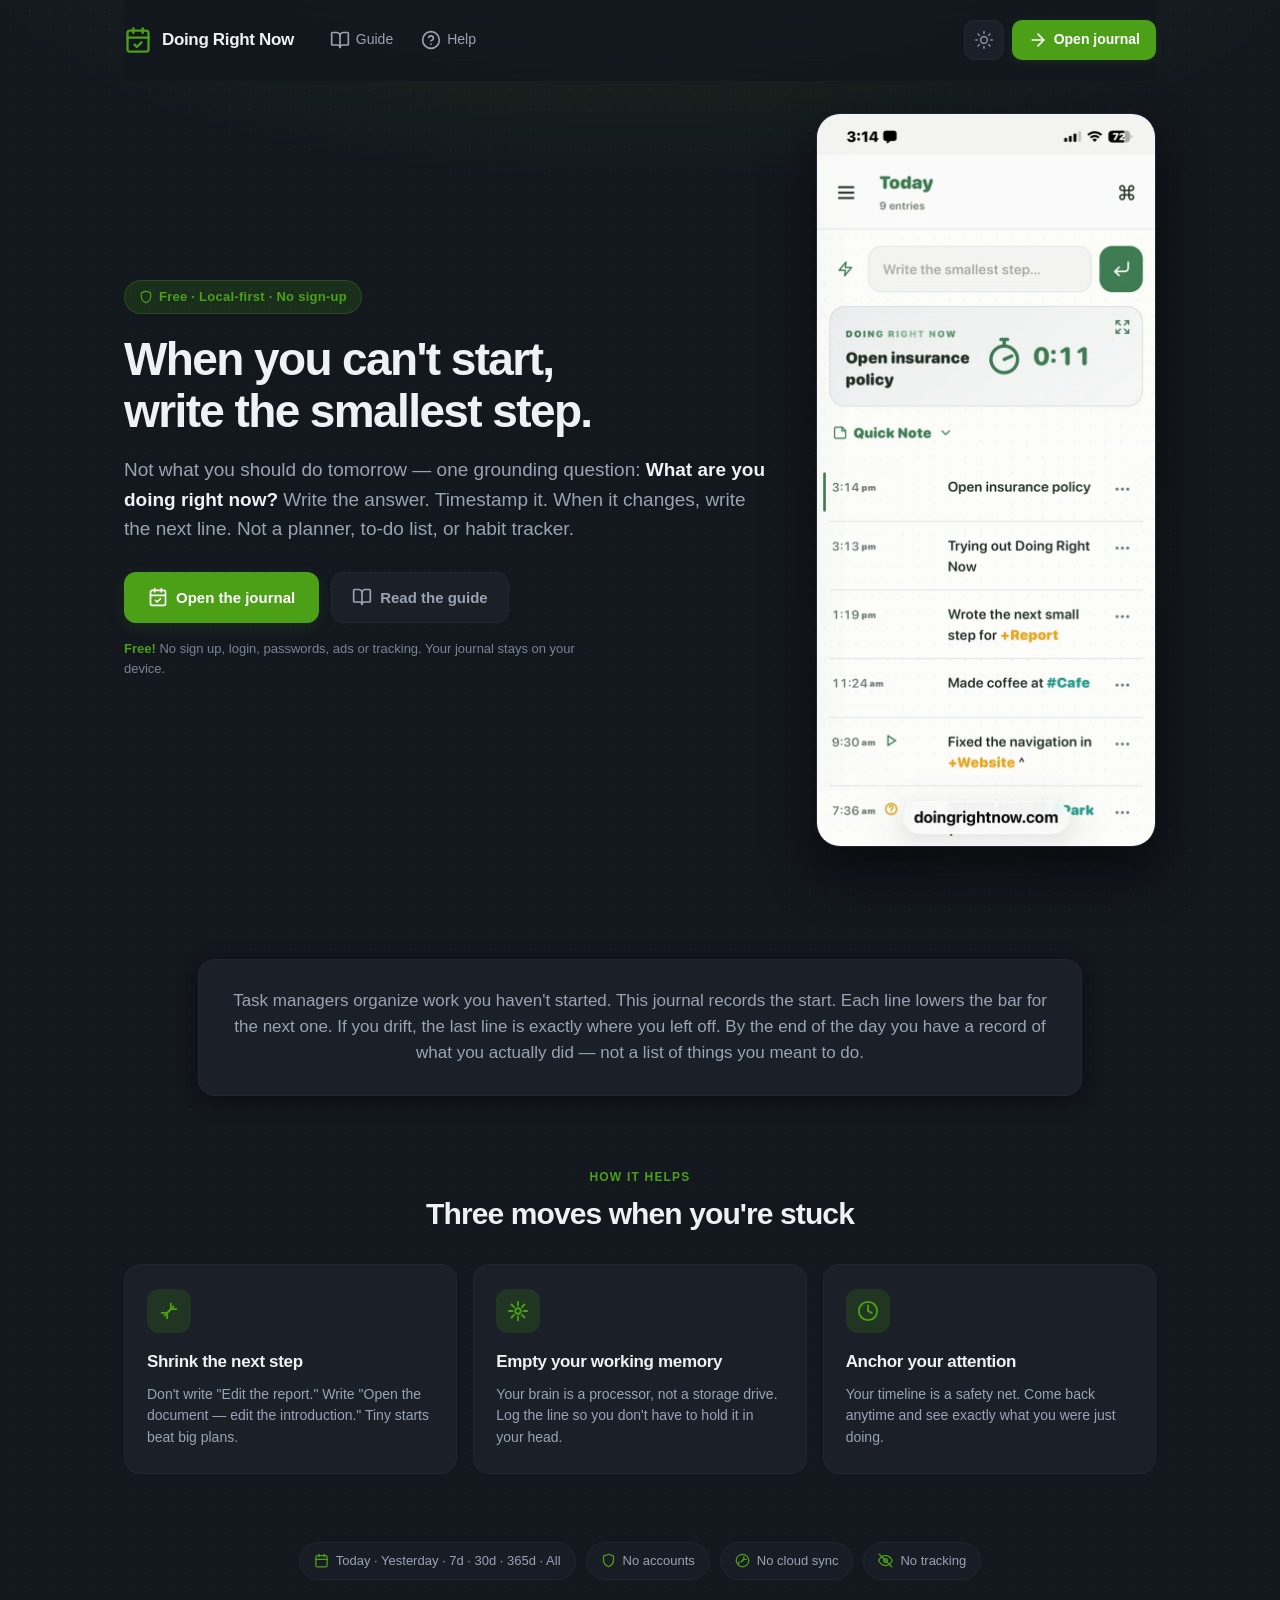
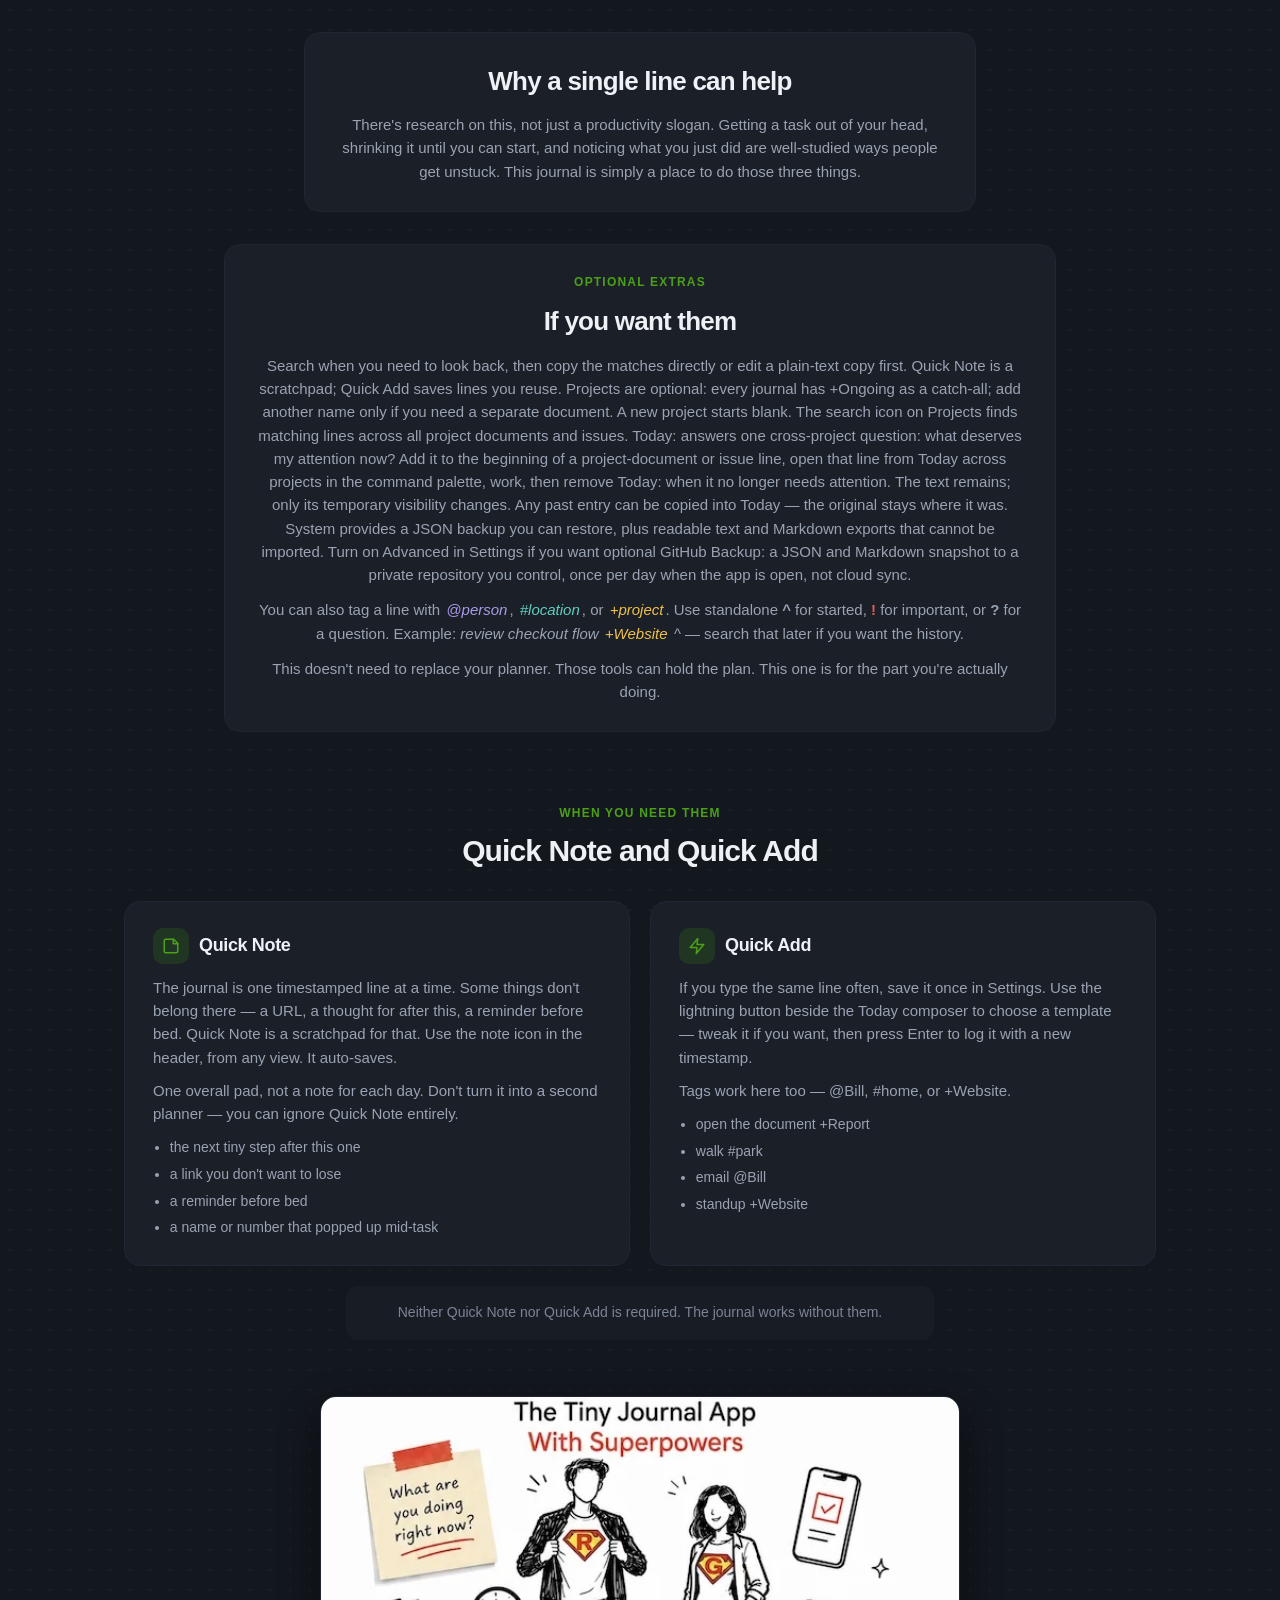
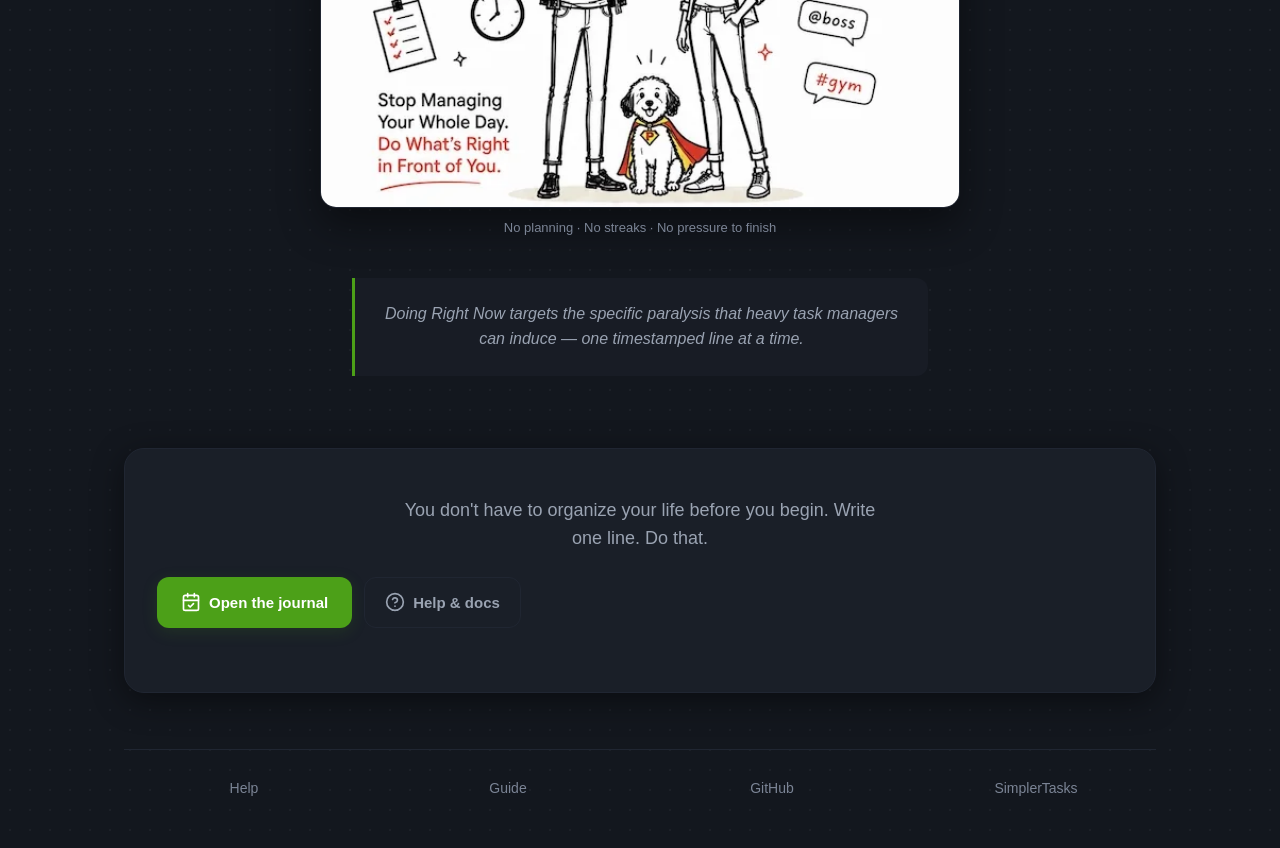
==== index.html @ df6a8611 "Update help documentation in help.html and help.md to clarify project creation and search functional" ====
<!DOCTYPE html>
<html lang="en">
<head>
  <meta charset="UTF-8" />
  <meta name="viewport" content="width=device-width, initial-scale=1.0" />
  <meta name="theme-color" content="#13171e" />
  <script>
    try {
      if (localStorage.getItem('doingrightnow_theme') !== 'light') {
        document.documentElement.classList.add('dark');
      }
    } catch (e) {
      document.documentElement.classList.add('dark');
    }
  </script>
  <meta name="description" content="When you can't start, write the smallest step. Doing Right Now (DRN) — a journal for getting unstuck — one timestamped line at a time. No sign-up, no cloud." />
  <link rel="canonical" href="https://doingrightnow.com/" />
  <meta property="og:type" content="website" />
  <meta property="og:title" content="Doing Right Now" />
  <meta property="og:description" content="When you can't start, write the smallest step. Doing Right Now (DRN) — a journal for getting unstuck — one timestamped line at a time." />
  <meta property="og:url" content="https://doingrightnow.com/" />
  <meta property="og:image" content="https://doingrightnow.com/images/screenshot-840.jpg" />
  <meta name="twitter:card" content="summary_large_image" />
  <meta name="twitter:title" content="Doing Right Now" />
  <meta name="twitter:description" content="When you can't start, write the smallest step. Doing Right Now (DRN) — a journal for getting unstuck — one timestamped line at a time." />
  <meta name="twitter:image" content="https://doingrightnow.com/images/screenshot-840.jpg" />
  <script type="application/ld+json">
  {
    "@context": "https://schema.org",
    "@type": "WebApplication",
    "name": "Doing Right Now",
    "alternateName": ["DRN", "DoingRightNow"],
    "url": "https://doingrightnow.com/DoingRightNow",
    "description": "A journal for getting unstuck. One timestamped line at a time.",
    "applicationCategory": "ProductivityApplication",
    "operatingSystem": "Web",
    "offers": {
      "@type": "Offer",
      "price": "0",
      "priceCurrency": "USD"
    }
  }
  </script>
  <title>Doing Right Now</title>
  <link rel="icon" type="image/svg+xml" href="favicon.svg">
  <link rel="icon" type="image/png" sizes="16x16" href="favicon-16x16.png">
  <link rel="icon" type="image/png" sizes="32x32" href="images/favicon-32x32.png">
  <link rel="icon" type="image/png" sizes="48x48" href="images/favicon-48x48.png">
  <link rel="apple-touch-icon" sizes="180x180" href="images/favicon-180x180.png">
  <link rel="icon" type="image/png" sizes="192x192" href="images/favicon-192x192.png">
  <link rel="icon" type="image/png" sizes="512x512" href="images/favicon-512x512.png">
  <link rel="stylesheet" href="css/site.css">
  <style>
    :root {
      --hero-gradient: radial-gradient(ellipse 80% 60% at 50% -10%, rgba(57, 135, 18, 0.12), transparent 70%);
      --shadow-lg: rgba(0, 0, 0, 0.12);
    }

    html.dark {
      --hero-gradient: radial-gradient(ellipse 80% 60% at 50% -10%, rgba(76, 160, 24, 0.14), transparent 70%);
      --shadow-lg: rgba(0, 0, 0, 0.55);
    }

    html.dark .tag-person { color: #a99be8; }
    html.dark .tag-location { color: #5ecfbf; }
    html.dark .tag-project { color: #f0c14a; }

    * { box-sizing: border-box; margin: 0; padding: 0; }

    html, body {
      min-height: 100%;
      font-family: -apple-system, BlinkMacSystemFont, "Segoe UI", Roboto, "Helvetica Neue", Arial, sans-serif;
      background-color: var(--bg);
      color: var(--text);
      line-height: 1.55;
    }

    body {
      background-image: var(--hero-gradient), radial-gradient(var(--dot) 1px, transparent 1px);
      background-size: 100% 600px, 20px 20px;
      background-repeat: no-repeat, repeat;
    }

    /* Hero */
    .hero {
      padding: 32px 0 56px;
    }

    .hero-grid {
      display: grid;
      grid-template-columns: 1fr;
      gap: 40px;
      align-items: center;
    }

    @media (min-width: 860px) {
      .hero-grid {
        grid-template-columns: 1fr 340px;
        gap: 48px;
      }
    }

    .hero-copy {
      text-align: center;
    }

    @media (min-width: 860px) {
      .hero-copy { text-align: left; }
    }

    .badge {
      display: inline-flex;
      align-items: center;
      gap: 6px;
      padding: 6px 14px;
      margin-bottom: 20px;
      font-size: 13px;
      font-weight: 600;
      letter-spacing: 0.02em;
      color: var(--today);
      background: var(--today-soft);
      border: 1px solid color-mix(in srgb, var(--today) 25%, transparent);
      border-radius: 999px;
    }

    .badge .icon {
      width: 14px;
      height: 14px;
    }

    h1 {
      font-size: clamp(32px, 5.5vw, 46px);
      font-weight: 700;
      letter-spacing: -0.035em;
      line-height: 1.12;
      margin-bottom: 18px;
      color: var(--heading);
    }

    .lede {
      font-size: clamp(17px, 2.2vw, 19px);
      color: var(--text-soft);
      max-width: 36em;
      margin: 0 auto 28px;
    }

    @media (min-width: 860px) {
      .lede { margin-left: 0; margin-right: 0; }
    }

    .lede strong {
      color: var(--heading);
      font-weight: 600;
    }

    .cta-row {
      display: flex;
      flex-wrap: wrap;
      gap: 12px;
      justify-content: center;
      margin-bottom: 16px;
    }

    @media (min-width: 860px) {
      .cta-row { justify-content: flex-start; }
    }

    .cta {
      display: inline-flex;
      align-items: center;
      gap: 8px;
      background: var(--today);
      color: #fff;
      text-decoration: none;
      font-size: 15px;
      font-weight: 600;
      padding: 13px 24px;
      border-radius: 12px;
      transition: background 0.15s, transform 0.15s, box-shadow 0.15s;
      box-shadow: 0 4px 16px var(--today-glow);
    }

    .cta:hover {
      background: var(--today-hover);
      transform: translateY(-2px);
      box-shadow: 0 8px 24px var(--today-glow);
    }

    .cta:focus-visible {
      outline: 2px solid var(--today);
      outline-offset: 3px;
    }

    .cta-secondary {
      display: inline-flex;
      align-items: center;
      gap: 8px;
      padding: 13px 20px;
      font-size: 15px;
      font-weight: 600;
      color: var(--text-soft);
      background: var(--bg-card);
      border: 1px solid var(--border);
      border-radius: 12px;
      text-decoration: none;
      transition: color 0.15s, border-color 0.15s, transform 0.15s;
    }

    .cta-secondary:hover {
      color: var(--heading);
      border-color: color-mix(in srgb, var(--today) 35%, var(--border));
      transform: translateY(-1px);
    }

    .note {
      font-size: 13px;
      color: var(--text-muted);
      max-width: 36em;
      margin: 0 auto;
    }

    @media (min-width: 860px) {
      .note { margin-left: 0; }
    }

    .note strong {
      color: var(--today);
      font-weight: 700;
    }

    .hero-shot {
      margin: 0 auto;
      max-width: 300px;
      position: relative;
    }

    @media (min-width: 860px) {
      .hero-shot { max-width: none; }
    }

    .hero-shot::before {
      content: "";
      position: absolute;
      inset: 10% -8% -8% -8%;
      background: radial-gradient(ellipse at center, var(--today-glow), transparent 70%);
      z-index: 0;
      pointer-events: none;
    }

    .hero-shot img {
      position: relative;
      z-index: 1;
      display: block;
      width: 100%;
      height: auto;
      border-radius: 24px;
      border: 1px solid var(--border);
      box-shadow: 0 24px 48px var(--shadow-lg);
      background: var(--bg);
    }

    /* Sections */
    .section {
      margin-top: 72px;
    }

    .section-eyebrow {
      display: block;
      font-size: 12px;
      font-weight: 700;
      letter-spacing: 0.1em;
      text-transform: uppercase;
      color: var(--today);
      margin-bottom: 10px;
      text-align: center;
    }

    .section-title {
      font-size: clamp(24px, 3.5vw, 30px);
      font-weight: 700;
      letter-spacing: -0.03em;
      line-height: 1.2;
      color: var(--heading);
      margin-bottom: 14px;
      text-align: center;
    }

    .section-lead {
      font-size: 17px;
      color: var(--text-soft);
      max-width: 42em;
      margin: 0 auto;
      text-align: center;
    }

    .idea-card {
      margin-top: 56px;
      padding: 28px 32px;
      background: var(--bg-card);
      border: 1px solid var(--border);
      border-radius: 16px;
      box-shadow: 0 4px 20px var(--shadow);
      font-size: 17px;
      color: var(--text-soft);
      text-align: center;
      max-width: 52em;
      margin-left: auto;
      margin-right: auto;
    }

    /* Feature grid */
    .feature-grid {
      display: grid;
      grid-template-columns: 1fr;
      gap: 16px;
      margin-top: 32px;
    }

    @media (min-width: 640px) {
      .feature-grid { grid-template-columns: repeat(3, 1fr); }
    }

    .feature-card {
      padding: 24px 22px;
      background: var(--bg-card);
      border: 1px solid var(--border);
      border-radius: 16px;
      transition: transform 0.2s, box-shadow 0.2s, border-color 0.2s;
    }

    .feature-card:hover {
      transform: translateY(-4px);
      box-shadow: 0 12px 32px var(--shadow);
      border-color: color-mix(in srgb, var(--today) 30%, var(--border));
    }

    .feature-icon {
      display: flex;
      align-items: center;
      justify-content: center;
      width: 44px;
      height: 44px;
      margin-bottom: 16px;
      border-radius: 12px;
      background: var(--today-soft);
      color: var(--today);
    }

    .feature-icon .icon {
      width: 22px;
      height: 22px;
    }

    .feature-card h3 {
      font-size: 17px;
      font-weight: 700;
      letter-spacing: -0.02em;
      color: var(--heading);
      margin-bottom: 8px;
    }

    .feature-card p {
      font-size: 14px;
      color: var(--text-soft);
      line-height: 1.55;
    }

    /* Trust strip */
    .trust-strip {
      display: flex;
      flex-wrap: wrap;
      justify-content: center;
      gap: 10px;
      margin-top: 48px;
      padding: 20px 0;
    }

    .trust-pill {
      display: inline-flex;
      align-items: center;
      gap: 7px;
      padding: 8px 14px;
      font-size: 13px;
      font-weight: 500;
      color: var(--text-soft);
      background: var(--bg-secondary);
      border: 1px solid var(--border);
      border-radius: 999px;
    }

    .trust-pill .icon {
      width: 15px;
      height: 15px;
      color: var(--today);
    }

    /* Content cards */
    .content-card {
      max-width: 42em;
      margin: 32px auto 0;
      padding: 28px 32px;
      background: var(--bg-card);
      border: 1px solid var(--border);
      border-radius: 16px;
      text-align: center;
    }

    .content-card h2 {
      font-size: clamp(22px, 3vw, 26px);
      font-weight: 700;
      letter-spacing: -0.03em;
      color: var(--heading);
      margin-bottom: 12px;
    }

    .content-card p {
      font-size: 15px;
      color: var(--text-soft);
    }

    .content-card p + p {
      margin-top: 12px;
    }

    .extras-wide {
      max-width: 52em;
    }

    .tag {
      font-style: italic;
      font-weight: 500;
      border-radius: 3px;
      padding: 0 2px;
    }

    .tag-person { color: #7c6bc4; }
    .tag-location { color: #2a9d8f; }
    .tag-project { color: #e9a825; }

    .bang {
      font-weight: 600;
      color: var(--danger);
    }

    .struck-sample {
      text-decoration-line: line-through;
      text-decoration-color: var(--danger);
      opacity: 0.7;
    }

    /* Chapter section */
    .chapter-grid {
      display: grid;
      grid-template-columns: 1fr;
      gap: 20px;
      margin-top: 32px;
    }

    @media (min-width: 720px) {
      .chapter-grid { grid-template-columns: 1fr 1fr; }
    }

    .chapter-card {
      padding: 26px 28px;
      background: var(--bg-card);
      border: 1px solid var(--border);
      border-radius: 16px;
      text-align: left;
      transition: border-color 0.2s;
    }

    .chapter-card:hover {
      border-color: color-mix(in srgb, var(--today) 25%, var(--border));
    }

    .chapter-card h3 {
      display: flex;
      align-items: center;
      gap: 10px;
      font-size: 18px;
      font-weight: 700;
      letter-spacing: -0.02em;
      color: var(--heading);
      margin-bottom: 12px;
    }

    .chapter-icon-wrap {
      display: flex;
      align-items: center;
      justify-content: center;
      width: 36px;
      height: 36px;
      border-radius: 10px;
      background: var(--today-soft);
      color: var(--today);
      flex-shrink: 0;
    }

    .chapter-icon-wrap .icon {
      width: 18px;
      height: 18px;
    }

    .chapter-card p {
      font-size: 15px;
      color: var(--text-soft);
    }

    .chapter-card p + p {
      margin-top: 10px;
    }

    .chapter-card ul {
      margin: 12px 0 0;
      padding-left: 1.2em;
      font-size: 14px;
      color: var(--text-soft);
    }

    .chapter-card li + li {
      margin-top: 5px;
    }

    .chapter-note {
      margin-top: 20px;
      padding: 16px 20px;
      font-size: 14px;
      color: var(--text-muted);
      background: var(--bg-secondary);
      border-radius: 12px;
      text-align: center;
      max-width: 42em;
      margin-left: auto;
      margin-right: auto;
    }

    /* Art & quote */
    .art {
      margin: 56px auto 0;
      max-width: 640px;
    }

    .art img {
      display: block;
      width: 100%;
      height: auto;
      border-radius: 16px;
      border: 1px solid var(--border);
      box-shadow: 0 16px 40px var(--shadow);
    }

    .art figcaption {
      margin-top: 10px;
      text-align: center;
      font-size: 13px;
      color: var(--text-muted);
    }

    .quote-card {
      max-width: 36em;
      margin: 40px auto 0;
      padding: 24px 28px;
      font-size: 16px;
      font-style: italic;
      color: var(--text-soft);
      text-align: center;
      border-left: 3px solid var(--today);
      background: var(--bg-secondary);
      border-radius: 0 12px 12px 0;
    }

    /* Closing */
    .closing {
      text-align: center;
      margin-top: 72px;
      padding: 48px 32px;
      background: var(--bg-card);
      border: 1px solid var(--border);
      border-radius: 20px;
      box-shadow: 0 8px 32px var(--shadow);
    }

    .closing p {
      max-width: 28em;
      margin: 0 auto 24px;
      font-size: 18px;
      color: var(--text-soft);
    }

    /* Closing */
    @keyframes fade-up {
      from { opacity: 0; transform: translateY(18px); }
      to { opacity: 1; transform: translateY(0); }
    }

    @keyframes float {
      0%, 100% { transform: translateY(0); }
      50% { transform: translateY(-10px); }
    }

    .hero-copy .badge { animation: fade-up 0.9s ease 0.1s backwards; }
    .hero-copy h1 { animation: fade-up 0.9s ease 0.22s backwards; }
    .hero-copy .lede { animation: fade-up 0.9s ease 0.34s backwards; }
    .hero-copy .cta-row { animation: fade-up 0.9s ease 0.46s backwards; }
    .hero-copy .note { animation: fade-up 0.9s ease 0.58s backwards; }
    .hero-shot { animation: fade-up 1.1s ease 0.28s backwards, float 11s ease-in-out 1.4s infinite; }

    .reveal {
      opacity: 0;
      transform: translateY(22px);
      transition: opacity 0.85s ease, transform 0.85s ease;
    }

    .reveal.visible {
      opacity: 1;
      transform: translateY(0);
    }

    @media (prefers-reduced-motion: reduce) {
      .hero-copy .badge,
      .hero-copy h1,
      .hero-copy .lede,
      .hero-copy .cta-row,
      .hero-copy .note,
      .hero-shot {
        animation: none;
      }

      .hero-shot { transform: none; }

      .reveal {
        opacity: 1;
        transform: none;
        transition: none;
      }

      .feature-card:hover,
      .cta:hover,
      .cta-secondary:hover,
      .header-cta:hover {
        transform: none;
      }
    }

    @media (max-width: 640px) {
      .hero { padding-top: 16px; }
      .content-card,
      .idea-card,
      .chapter-card { padding: 22px 20px; }
      .closing { padding: 36px 22px; }
    }
  </style>
</head>
<body data-page="home">
  <div class="site-shell">
    <header class="site-header" id="site-header">
      <a class="brand" href="/">
        <svg viewBox="0 0 24 24" aria-hidden="true">
          <rect x="3" y="4" width="18" height="18" rx="2"/>
          <line x1="16" y1="2" x2="16" y2="6"/>
          <line x1="8" y1="2" x2="8" y2="6"/>
          <line x1="3" y1="10" x2="21" y2="10"/>
          <path d="m9 16 2 2 4-4"/>
        </svg>
        <span>Doing Right Now</span>
      </a>
      <nav class="nav-links" aria-label="Site">
        <a href="/guide" data-nav="guide"><svg class="icon" viewBox="0 0 24 24" aria-hidden="true"><path d="M12 7v14"/><path d="M3 18a1 1 0 0 1-1-1V4a1 1 0 0 1 1-1h5a4 4 0 0 1 4 4 4 4 0 0 1 4-4h5a1 1 0 0 1 1 1v13a1 1 0 0 1-1 1h-6a3 3 0 0 0-3 3 3 3 0 0 0-3-3z"/></svg>Guide</a>
        <a href="/help" data-nav="help"><svg class="icon" viewBox="0 0 24 24" aria-hidden="true"><circle cx="12" cy="12" r="10"/><path d="M9.09 9a3 3 0 0 1 5.83 1c0 2-3 3-3 3"/><path d="M12 17h.01"/></svg>Help</a>
      </nav>
      <div class="header-actions">
        <button type="button" class="theme-btn" id="theme-btn" aria-label="Dark Mode">
          <svg class="icon" viewBox="0 0 24 24" aria-hidden="true">
            <path d="M21 12.79A9 9 0 1 1 11.21 3 7 7 0 0 0 21 12.79z"/>
          </svg>
        </button>
        <a class="header-cta" href="/DoingRightNow">
          <svg class="icon" viewBox="0 0 24 24" aria-hidden="true"><path d="M5 12h14"/><path d="m12 5 7 7-7 7"/></svg>
          Open journal
        </a>
      </div>
    </header>

    <main>
      <section class="hero">
        <div class="hero-grid">
          <div class="hero-copy">
            <span class="badge">
              <svg class="icon" viewBox="0 0 24 24" aria-hidden="true"><path d="M12 22s8-4 8-10V5l-8-3-8 3v7c0 6 8 10 8 10z"/></svg>
              Free · Local-first · No sign-up
            </span>
            <h1>When you can't start,<br>write the smallest step.</h1>
            <p class="lede">Not what you should do tomorrow — one grounding question: <strong>What are you doing right now?</strong> Write the answer. Timestamp it. When it changes, write the next line. Not a planner, to-do list, or habit tracker.</p>
            <div class="cta-row">
              <a class="cta" href="/DoingRightNow">
                <svg class="icon" viewBox="0 0 24 24" aria-hidden="true"><rect x="3" y="4" width="18" height="18" rx="2"/><line x1="16" y1="2" x2="16" y2="6"/><line x1="8" y1="2" x2="8" y2="6"/><line x1="3" y1="10" x2="21" y2="10"/><path d="m9 16 2 2 4-4"/></svg>
                Open the journal
              </a>
              <a class="cta-secondary" href="/guide">
                <svg class="icon" viewBox="0 0 24 24" aria-hidden="true"><path d="M12 7v14"/><path d="M3 18a1 1 0 0 1-1-1V4a1 1 0 0 1 1-1h5a4 4 0 0 1 4 4 4 4 0 0 1 4-4h5a1 1 0 0 1 1 1v13a1 1 0 0 1-1 1h-6a3 3 0 0 0-3 3 3 3 0 0 0-3-3z"/></svg>
                Read the guide
              </a>
            </div>
            <p class="note"><strong>Free!</strong> No sign up, login, passwords, ads or tracking. Your journal stays on your device.</p>
          </div>
          <figure class="hero-shot">
            <picture>
              <source type="image/webp" srcset="images/screenshot-680.webp" />
              <img src="images/screenshot-680.jpg" alt="Doing Right Now on iPhone — today’s line with timer, tags, Quick Add, and yesterday’s entries" width="680" height="1472" fetchpriority="high" decoding="async" />
            </picture>
          </figure>
        </div>
      </section>

      <div class="idea-card reveal">
        Task managers organize work you haven't started. This journal records the start. Each line lowers the bar for the next one. If you drift, the last line is exactly where you left off. By the end of the day you have a record of what you actually did — not a list of things you meant to do.
      </div>

      <section class="section reveal">
        <span class="section-eyebrow">How it helps</span>
        <h2 class="section-title">Three moves when you're stuck</h2>
        <div class="feature-grid">
          <article class="feature-card">
            <div class="feature-icon">
              <svg class="icon" viewBox="0 0 24 24" aria-hidden="true"><path d="M4 14h6v6"/><path d="M20 10h-6V4"/><path d="M14 10 7 17"/><path d="M10 14 17 7"/></svg>
            </div>
            <h3>Shrink the next step</h3>
            <p>Don't write "Edit the report." Write "Open the document — edit the introduction." Tiny starts beat big plans.</p>
          </article>
          <article class="feature-card">
            <div class="feature-icon">
              <svg class="icon" viewBox="0 0 24 24" aria-hidden="true"><path d="M12 2v4"/><path d="M12 18v4"/><path d="m4.93 4.93 2.83 2.83"/><path d="m16.24 16.24 2.83 2.83"/><path d="M2 12h4"/><path d="M18 12h4"/><path d="m4.93 19.07 2.83-2.83"/><path d="m16.24 7.76 2.83-2.83"/><circle cx="12" cy="12" r="3"/></svg>
            </div>
            <h3>Empty your working memory</h3>
            <p>Your brain is a processor, not a storage drive. Log the line so you don't have to hold it in your head.</p>
          </article>
          <article class="feature-card">
            <div class="feature-icon">
              <svg class="icon" viewBox="0 0 24 24" aria-hidden="true"><circle cx="12" cy="12" r="10"/><polyline points="12 6 12 12 16 14"/></svg>
            </div>
            <h3>Anchor your attention</h3>
            <p>Your timeline is a safety net. Come back anytime and see exactly what you were just doing.</p>
          </article>
        </div>
      </section>

      <div class="trust-strip reveal">
        <span class="trust-pill">
          <svg class="icon" viewBox="0 0 24 24" aria-hidden="true"><rect x="3" y="4" width="18" height="18" rx="2"/><line x1="16" y1="2" x2="16" y2="6"/><line x1="8" y1="2" x2="8" y2="6"/><line x1="3" y1="10" x2="21" y2="10"/></svg>
          Today · Yesterday · 7d · 30d · 365d · All
        </span>
        <span class="trust-pill">
          <svg class="icon" viewBox="0 0 24 24" aria-hidden="true"><path d="M12 22s8-4 8-10V5l-8-3-8 3v7c0 6 8 10 8 10z"/></svg>
          No accounts
        </span>
        <span class="trust-pill">
          <svg class="icon" viewBox="0 0 24 24" aria-hidden="true"><path d="M18 10h-4V6"/><path d="M14 10 10 14"/><path d="M6 14v4"/><path d="M10 14 14 10"/><circle cx="12" cy="12" r="10"/></svg>
          No cloud sync
        </span>
        <span class="trust-pill">
          <svg class="icon" viewBox="0 0 24 24" aria-hidden="true"><path d="M1 12s4-8 11-8 11 8 11 8-4 8-11 8-11-8-11-8z"/><circle cx="12" cy="12" r="3"/><line x1="2" y1="2" x2="22" y2="22"/></svg>
          No tracking
        </span>
      </div>

      <section class="content-card reveal">
        <h2>Why a single line can help</h2>
        <p>There's research on this, not just a productivity slogan. Getting a task out of your head, shrinking it until you can start, and noticing what you just did are well-studied ways people get unstuck. This journal is simply a place to do those three things.</p>
      </section>

      <section class="content-card extras-wide reveal">
        <span class="section-eyebrow">Optional extras</span>
        <h2>If you want them</h2>
        <p>Search when you need to look back, then copy the matches directly or edit a plain-text copy first. Quick Note is a scratchpad; Quick Add saves lines you reuse. Projects are optional: every journal has +Ongoing as a catch-all; add another name only if you need a separate document. A new project starts blank. The search icon on Projects finds matching lines across all project documents and issues. Today: answers one cross-project question: what deserves my attention now? Add it to the beginning of a project-document or issue line, open that line from Today across projects in the command palette, work, then remove Today: when it no longer needs attention. The text remains; only its temporary visibility changes. Any past entry can be copied into Today — the original stays where it was. System provides a JSON backup you can restore, plus readable text and Markdown exports that cannot be imported. Turn on Advanced in Settings if you want optional GitHub Backup: a JSON and Markdown snapshot to a private repository you control, once per day when the app is open, not cloud sync.</p>
        <p>You can also tag a line with <span class="tag tag-person">@person</span>, <span class="tag tag-location">#location</span>, or <span class="tag tag-project">+project</span>. Use standalone <strong>^</strong> for started, <span class="bang">!</span> for important, or <strong>?</strong> for a question. Example: <em>review checkout flow <span class="tag tag-project">+Website</span> ^</em> — search that later if you want the history.</p>
        <p>This doesn't need to replace your planner. Those tools can hold the plan. This one is for the part you're actually doing.</p>
      </section>

      <section class="section reveal">
        <span class="section-eyebrow">When you need them</span>
        <h2 class="section-title">Quick Note and Quick Add</h2>
        <div class="chapter-grid">
          <article class="chapter-card">
            <h3>
              <span class="chapter-icon-wrap">
                <svg class="icon" viewBox="0 0 24 24" aria-hidden="true"><path d="M15.5 3H5a2 2 0 0 0-2 2v14a2 2 0 0 0 2 2h14a2 2 0 0 0 2-2V8.5L15.5 3z"/><polyline points="15 3 15 9 21 9"/></svg>
              </span>
              Quick Note
            </h3>
            <p>The journal is one timestamped line at a time. Some things don't belong there — a URL, a thought for after this, a reminder before bed. Quick Note is a scratchpad for that. Use the note icon in the header, from any view. It auto-saves.</p>
            <p>One overall pad, not a note for each day. Don't turn it into a second planner — you can ignore Quick Note entirely.</p>
            <ul>
              <li>the next tiny step after this one</li>
              <li>a link you don't want to lose</li>
              <li>a reminder before bed</li>
              <li>a name or number that popped up mid-task</li>
            </ul>
          </article>
          <article class="chapter-card">
            <h3>
              <span class="chapter-icon-wrap">
                <svg class="icon" viewBox="0 0 24 24" aria-hidden="true"><polygon points="13 2 3 14 12 14 11 22 21 10 12 10 13 2"/></svg>
              </span>
              Quick Add
            </h3>
            <p>If you type the same line often, save it once in Settings. Use the lightning button beside the Today composer to choose a template — tweak it if you want, then press Enter to log it with a new timestamp.</p>
            <p>Tags work here too — @Bill, #home, or +Website.</p>
            <ul>
              <li>open the document +Report</li>
              <li>walk #park</li>
              <li>email @Bill</li>
              <li>standup +Website</li>
            </ul>
          </article>
        </div>
        <p class="chapter-note">Neither Quick Note nor Quick Add is required. The journal works without them.</p>
      </section>

      <figure class="art reveal">
        <picture>
          <source type="image/webp" srcset="images/superpowers.webp" />
          <img src="images/superpowers.jpg" alt="The Tiny Journal App with Superpowers — stop managing your whole day; do what's right in front of you" width="600" height="386" loading="lazy" decoding="async" />
        </picture>
        <figcaption>No planning · No streaks · No pressure to finish</figcaption>
      </figure>

      <blockquote class="quote-card reveal">
        Doing Right Now targets the specific paralysis that heavy task managers can induce — one timestamped line at a time.
      </blockquote>

      <section class="closing reveal">
        <p>You don't have to organize your life before you begin. Write one line. Do that.</p>
        <div class="cta-row">
          <a class="cta" href="/DoingRightNow">
            <svg class="icon" viewBox="0 0 24 24" aria-hidden="true"><rect x="3" y="4" width="18" height="18" rx="2"/><line x1="16" y1="2" x2="16" y2="6"/><line x1="8" y1="2" x2="8" y2="6"/><line x1="3" y1="10" x2="21" y2="10"/><path d="m9 16 2 2 4-4"/></svg>
            Open the journal
          </a>
          <a class="cta-secondary" href="/help">
            <svg class="icon" viewBox="0 0 24 24" aria-hidden="true"><circle cx="12" cy="12" r="10"/><path d="M9.09 9a3 3 0 0 1 5.83 1c0 2-3 3-3 3"/><path d="M12 17h.01"/></svg>
            Help &amp; docs
          </a>
        </div>
      </section>
    </main>

    <footer class="site-footer">
      <a href="/help">Help</a>
      <a href="/guide">Guide</a>
      <a href="https://github.com/Rob-McCormack/doingrightnow">GitHub</a>
      <a href="https://simplertasks.com">SimplerTasks</a>
    </footer>
  </div>
  <script src="js/site.js"></script>
  <script>
    if (!window.matchMedia('(prefers-reduced-motion: reduce)').matches) {
      const reveals = document.querySelectorAll('.reveal');
      const observer = new IntersectionObserver((entries) => {
        entries.forEach(entry => {
          if (entry.isIntersecting) {
            entry.target.classList.add('visible');
            observer.unobserve(entry.target);
          }
        });
      }, { threshold: 0.12, rootMargin: '0px 0px -40px 0px' });
      reveals.forEach(el => observer.observe(el));
    } else {
      document.querySelectorAll('.reveal').forEach(el => el.classList.add('visible'));
    }
  </script>
</body>
</html>
---- css/site.css ----
/* Shared shell for index, guide, and help — not used by DoingRightNow.html */

:root {
  --bg: #ffffff;
  --bg-secondary: #f4f5f7;
  --bg-card: #ffffff;
  --text: #373c44;
  --heading: #1f2329;
  --text-muted: #646b79;
  --text-soft: #4d5461;
  --border: #e7eaef;
  --today: #398712;
  --today-hover: #33790f;
  --today-soft: #d7fbc1;
      --today-glow: rgba(57, 135, 18, 0.18);
      --danger: #e05c5c;
      --shadow: rgba(0, 0, 0, 0.08);
  --dot: rgba(0, 0, 0, 0.035);
}

html.dark {
  --bg: #13171e;
  --bg-secondary: #181c25;
  --bg-card: #1a1f28;
  --text: #c2c7d0;
  --heading: #eef1f5;
  --text-muted: #7b8495;
  --text-soft: #9aa3b2;
  --border: #202632;
  --today: #4ca018;
  --today-hover: #56b01c;
  --today-soft: rgba(57, 135, 18, 0.22);
      --today-glow: rgba(76, 160, 24, 0.15);
      --danger: #e05c5c;
      --shadow: rgba(0, 0, 0, 0.45);
  --dot: rgba(255, 255, 255, 0.04);
}

.icon {
  width: 20px;
  height: 20px;
  flex-shrink: 0;
  stroke: currentColor;
  fill: none;
  stroke-width: 2;
  stroke-linecap: round;
  stroke-linejoin: round;
}

.site-shell {
  max-width: 1080px;
  margin: 0 auto;
  padding: 0 24px 48px;
}

.doc-main {
  max-width: 680px;
  margin: 0 auto;
}

.site-header {
  display: flex;
  align-items: center;
  gap: 16px;
  padding: 20px 0;
  position: sticky;
  top: 0;
  z-index: 10;
  background: color-mix(in srgb, var(--bg) 88%, transparent);
  backdrop-filter: blur(12px);
  -webkit-backdrop-filter: blur(12px);
  border-bottom: 1px solid transparent;
  transition: border-color 0.2s;
}

.site-header.scrolled {
  border-bottom-color: var(--border);
}

.site-header .brand {
  display: flex;
  align-items: center;
  gap: 10px;
  font-size: 17px;
  font-weight: 600;
  letter-spacing: -0.02em;
  color: var(--heading);
  text-decoration: none;
}

.site-header .brand svg {
  width: 28px;
  height: 28px;
  stroke: var(--today);
  fill: none;
  stroke-width: 2;
  stroke-linecap: round;
  stroke-linejoin: round;
}

.nav-links {
  display: none;
  align-items: center;
  gap: 4px;
  margin-left: 8px;
}

.nav-links a {
  display: inline-flex;
  align-items: center;
  gap: 6px;
  padding: 8px 12px;
  font-size: 14px;
  font-weight: 500;
  color: var(--text-soft);
  text-decoration: none;
  border-radius: 8px;
  transition: color 0.15s, background 0.15s;
}

.nav-links a:hover {
  color: var(--heading);
  background: var(--bg-secondary);
}

.nav-links a[aria-current="page"] {
  color: var(--heading);
  background: var(--bg-secondary);
  font-weight: 600;
}

.header-actions {
  display: flex;
  align-items: center;
  gap: 8px;
  margin-left: auto;
}

.theme-btn {
  display: flex;
  align-items: center;
  justify-content: center;
  width: 40px;
  height: 40px;
  padding: 0;
  border: 1px solid var(--border);
  border-radius: 10px;
  background: var(--bg-card);
  color: var(--text-muted);
  cursor: pointer;
  transition: color 0.15s, border-color 0.15s, background 0.15s;
}

.theme-btn:hover {
  color: var(--heading);
  border-color: color-mix(in srgb, var(--today) 40%, var(--border));
}

.theme-btn:focus-visible {
  outline: 2px solid var(--today);
  outline-offset: 2px;
}

.header-cta {
  display: none;
  align-items: center;
  gap: 6px;
  padding: 9px 16px;
  font-size: 14px;
  font-weight: 600;
  color: #fff;
  background: var(--today);
  border-radius: 10px;
  text-decoration: none;
  transition: background 0.15s, transform 0.15s, box-shadow 0.15s;
  box-shadow: 0 2px 8px var(--today-glow);
}

.header-cta:hover {
  background: var(--today-hover);
  transform: translateY(-1px);
  box-shadow: 0 4px 14px var(--today-glow);
}

.header-cta:focus-visible {
  outline: 2px solid var(--today);
  outline-offset: 3px;
}

.site-footer {
  display: grid;
  grid-template-columns: 1fr 1fr;
  gap: 12px 24px;
  margin-top: 56px;
  padding-top: 28px;
  border-top: 1px solid var(--border);
  font-size: 14px;
}

.site-footer a {
  color: var(--text-muted);
  text-decoration: none;
  transition: color 0.15s;
}

.site-footer a:hover {
  color: var(--today);
}

@media (min-width: 720px) {
  .nav-links { display: flex; }
  .header-cta { display: inline-flex; }
}

@media (min-width: 640px) {
  .site-footer {
    grid-template-columns: repeat(4, 1fr);
    text-align: center;
  }
}

@media (max-width: 640px) {
  .site-shell { padding: 0 18px 36px; }
}

@media (prefers-reduced-motion: reduce) {
  .header-cta:hover {
    transform: none;
  }
}
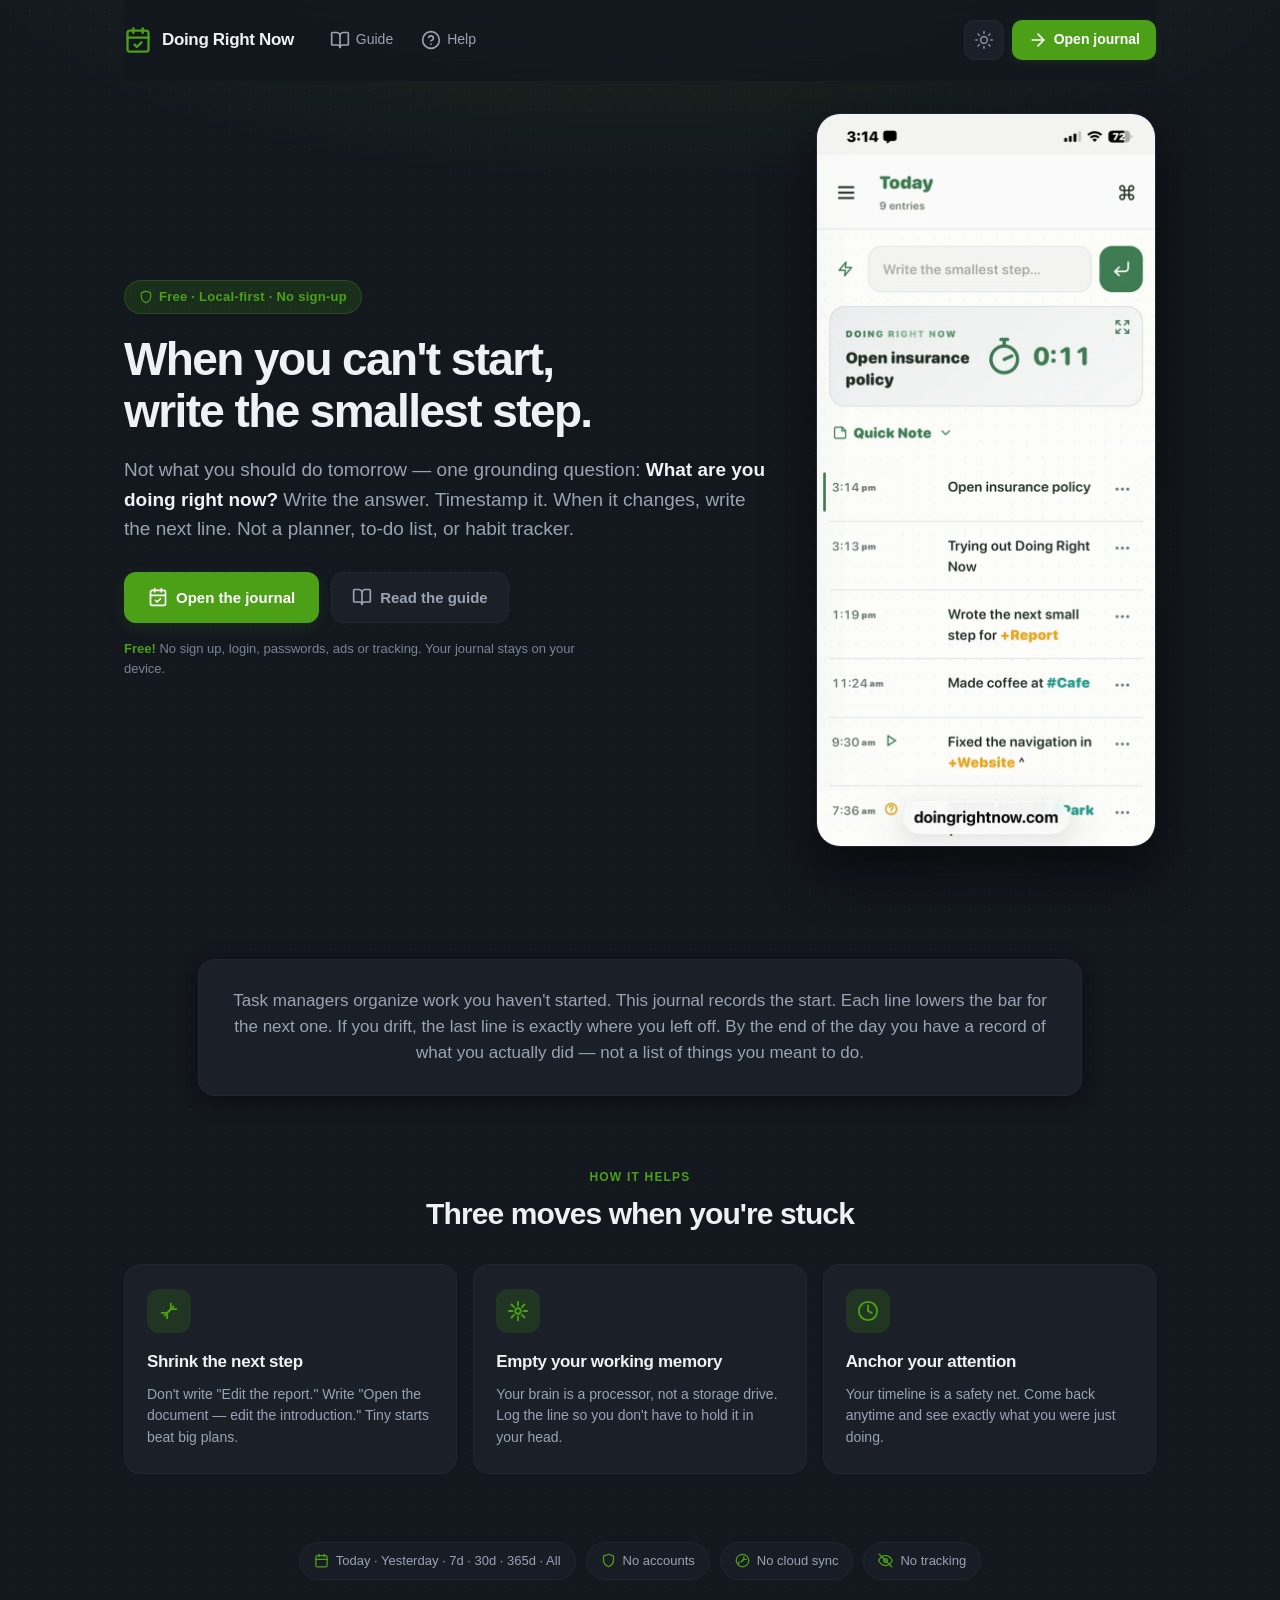
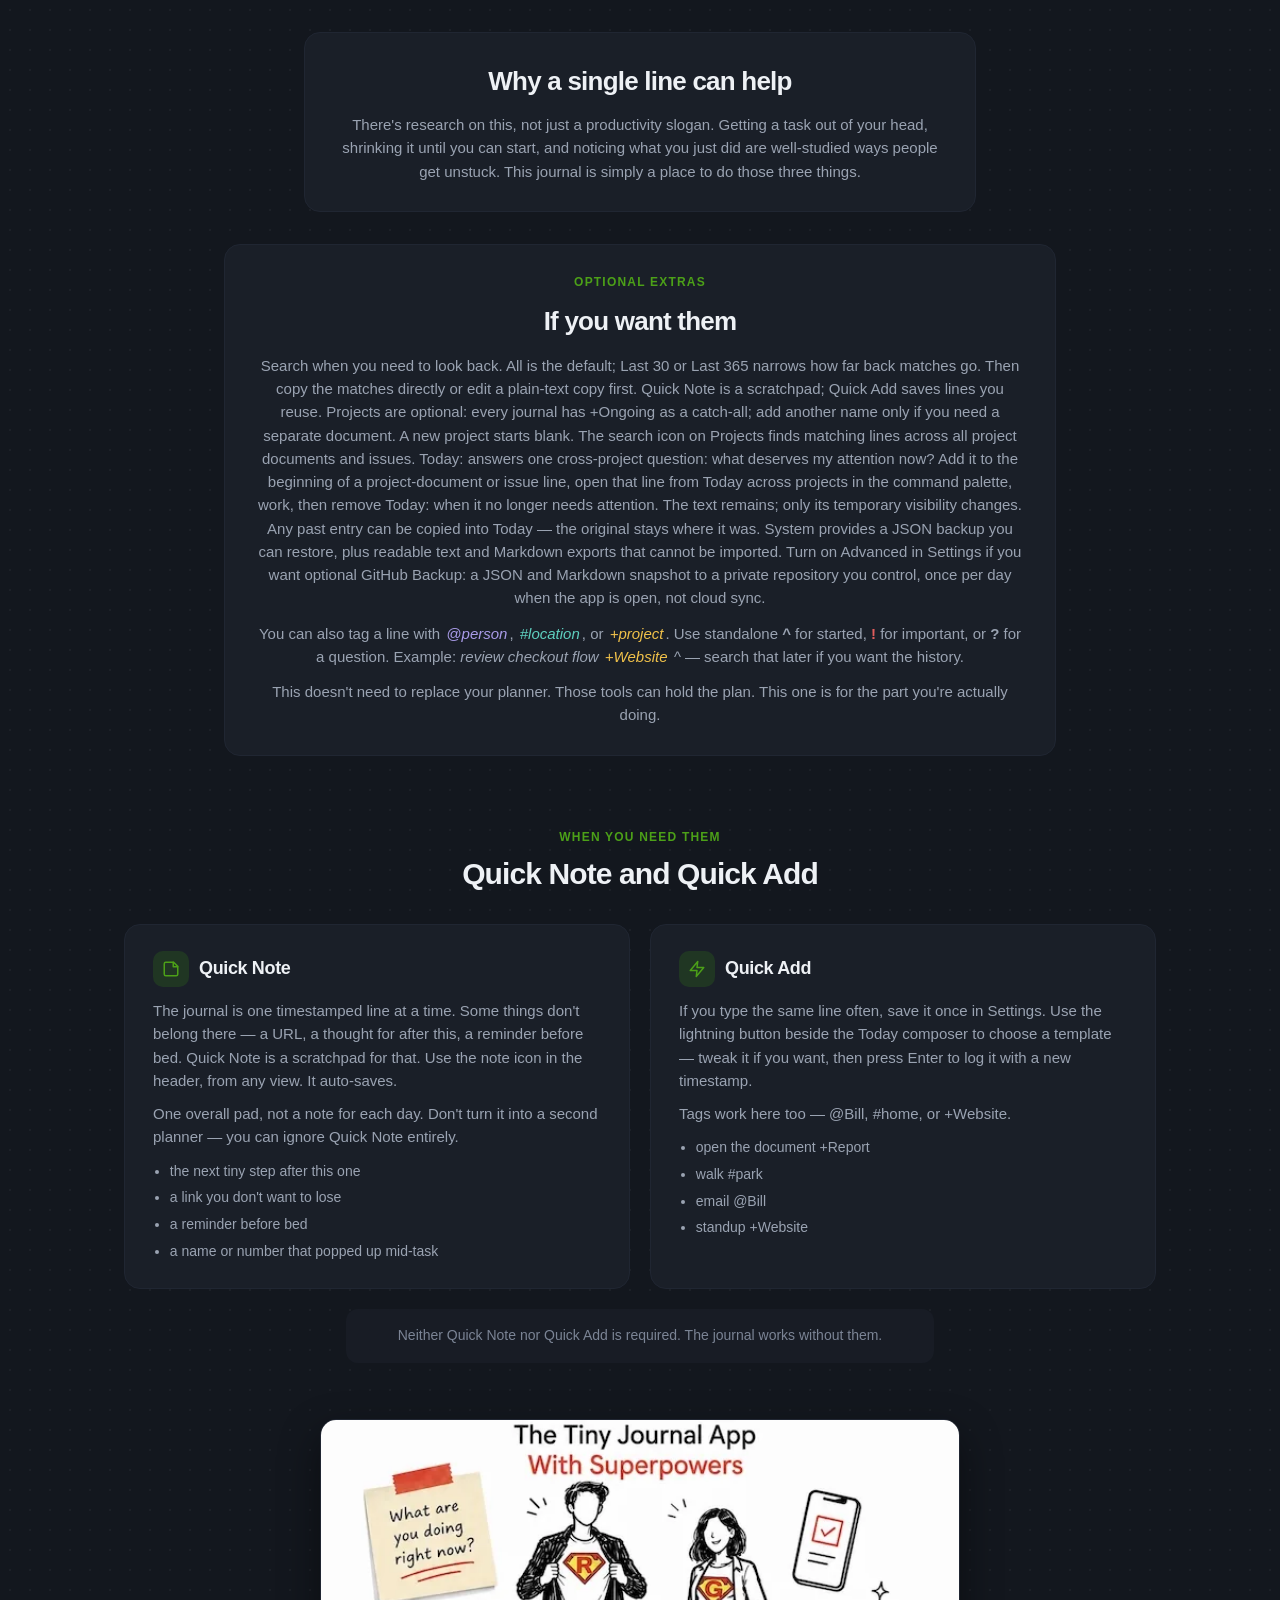
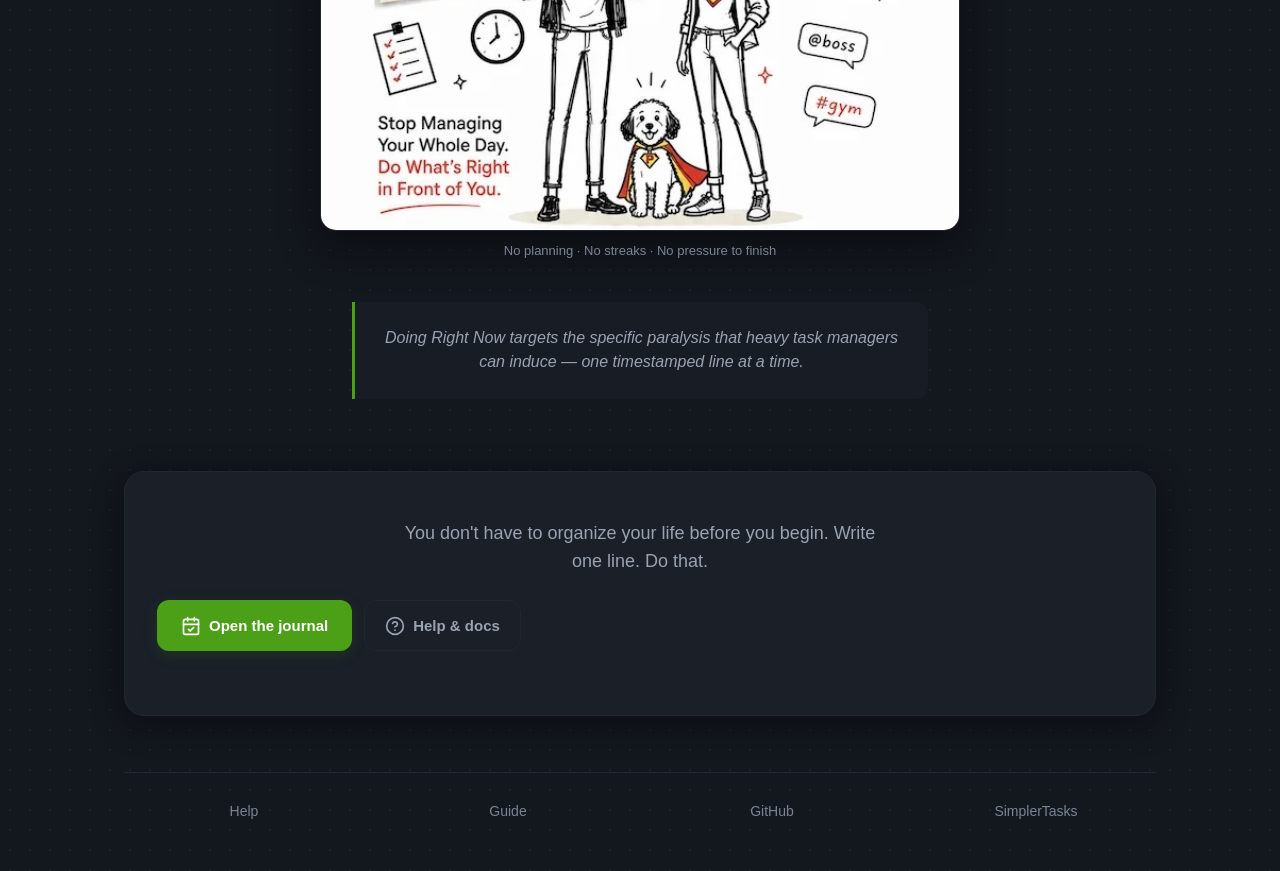
==== commit a90a9210: "Enhance help documentation in help.html and help.md to clarify the search functionality. Specify tha" ====
--- a/index.html
+++ b/index.html
@@ -771,7 +771,7 @@
       <section class="content-card extras-wide reveal">
         <span class="section-eyebrow">Optional extras</span>
         <h2>If you want them</h2>
-        <p>Search when you need to look back, then copy the matches directly or edit a plain-text copy first. Quick Note is a scratchpad; Quick Add saves lines you reuse. Projects are optional: every journal has +Ongoing as a catch-all; add another name only if you need a separate document. A new project starts blank. The search icon on Projects finds matching lines across all project documents and issues. Today: answers one cross-project question: what deserves my attention now? Add it to the beginning of a project-document or issue line, open that line from Today across projects in the command palette, work, then remove Today: when it no longer needs attention. The text remains; only its temporary visibility changes. Any past entry can be copied into Today — the original stays where it was. System provides a JSON backup you can restore, plus readable text and Markdown exports that cannot be imported. Turn on Advanced in Settings if you want optional GitHub Backup: a JSON and Markdown snapshot to a private repository you control, once per day when the app is open, not cloud sync.</p>
+        <p>Search when you need to look back. All is the default; Last 30 or Last 365 narrows how far back matches go. Then copy the matches directly or edit a plain-text copy first. Quick Note is a scratchpad; Quick Add saves lines you reuse. Projects are optional: every journal has +Ongoing as a catch-all; add another name only if you need a separate document. A new project starts blank. The search icon on Projects finds matching lines across all project documents and issues. Today: answers one cross-project question: what deserves my attention now? Add it to the beginning of a project-document or issue line, open that line from Today across projects in the command palette, work, then remove Today: when it no longer needs attention. The text remains; only its temporary visibility changes. Any past entry can be copied into Today — the original stays where it was. System provides a JSON backup you can restore, plus readable text and Markdown exports that cannot be imported. Turn on Advanced in Settings if you want optional GitHub Backup: a JSON and Markdown snapshot to a private repository you control, once per day when the app is open, not cloud sync.</p>
         <p>You can also tag a line with <span class="tag tag-person">@person</span>, <span class="tag tag-location">#location</span>, or <span class="tag tag-project">+project</span>. Use standalone <strong>^</strong> for started, <span class="bang">!</span> for important, or <strong>?</strong> for a question. Example: <em>review checkout flow <span class="tag tag-project">+Website</span> ^</em> — search that later if you want the history.</p>
         <p>This doesn't need to replace your planner. Those tools can hold the plan. This one is for the part you're actually doing.</p>
       </section>
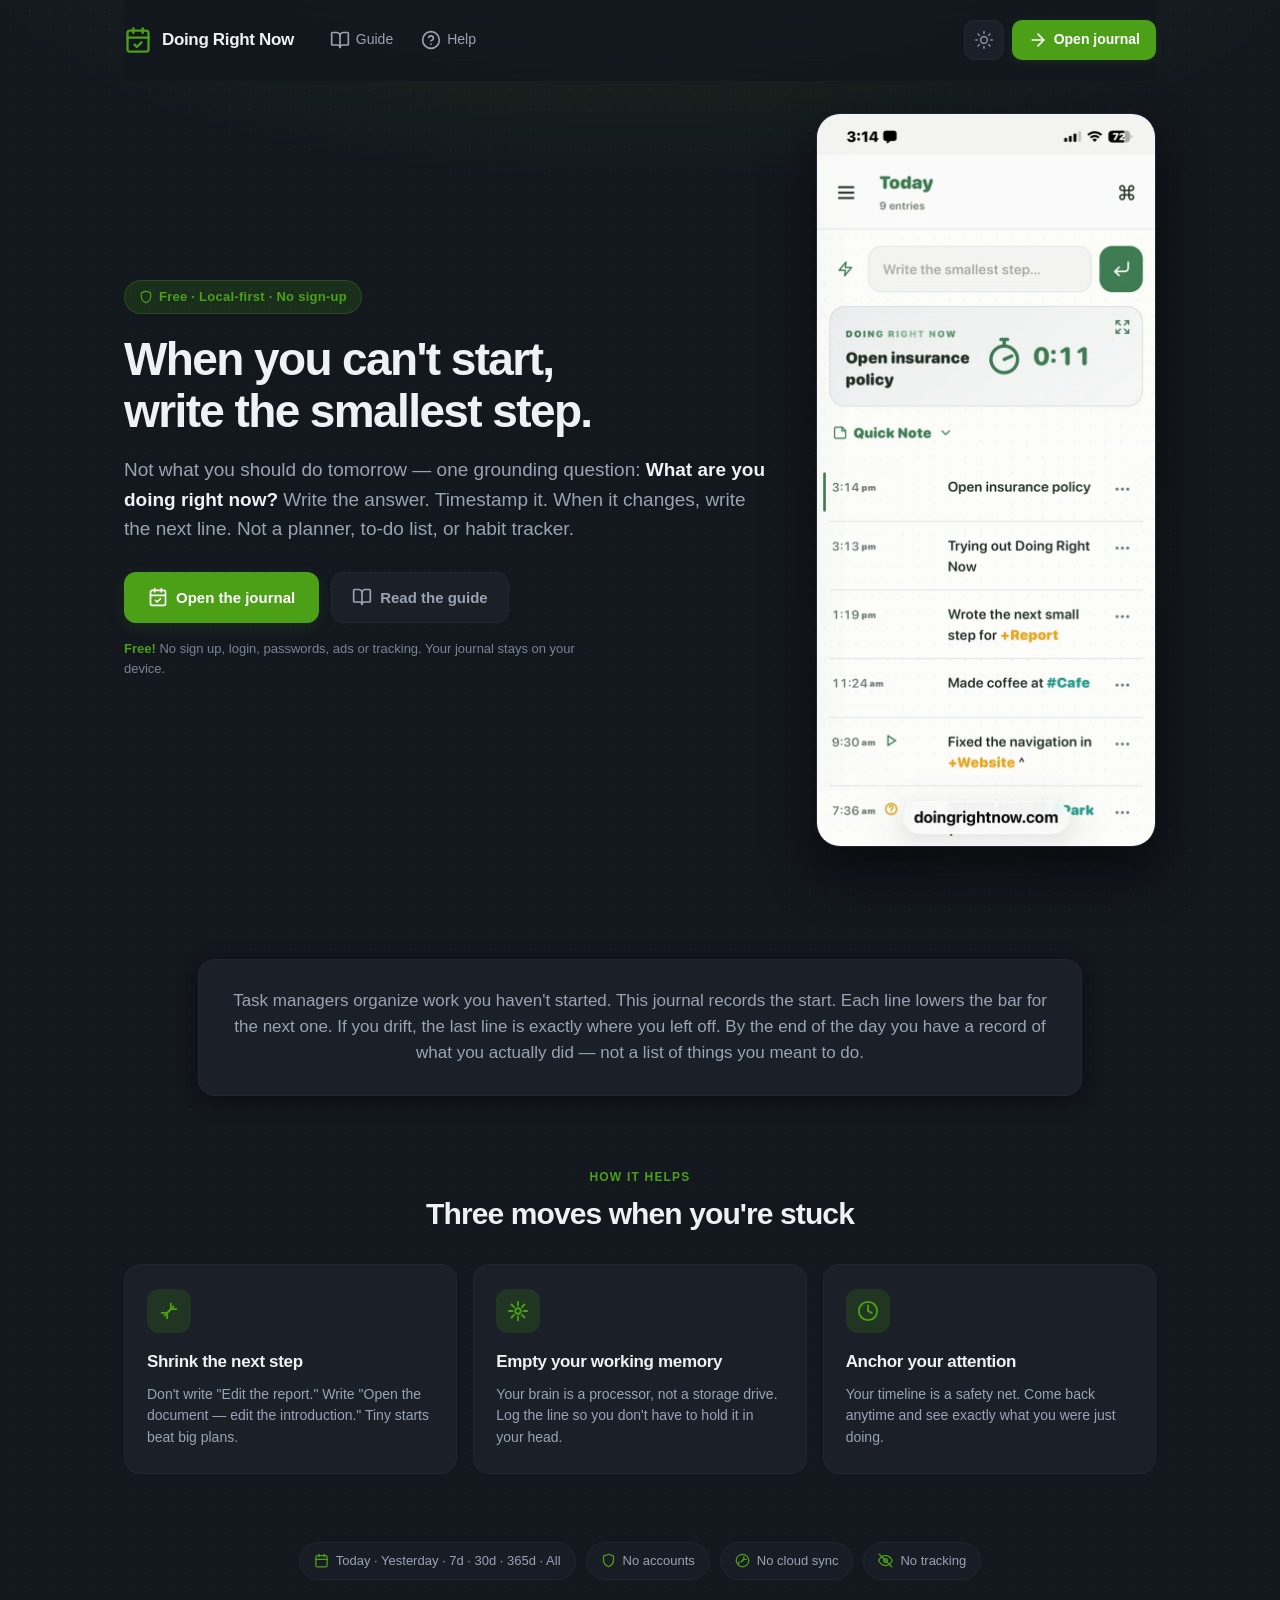
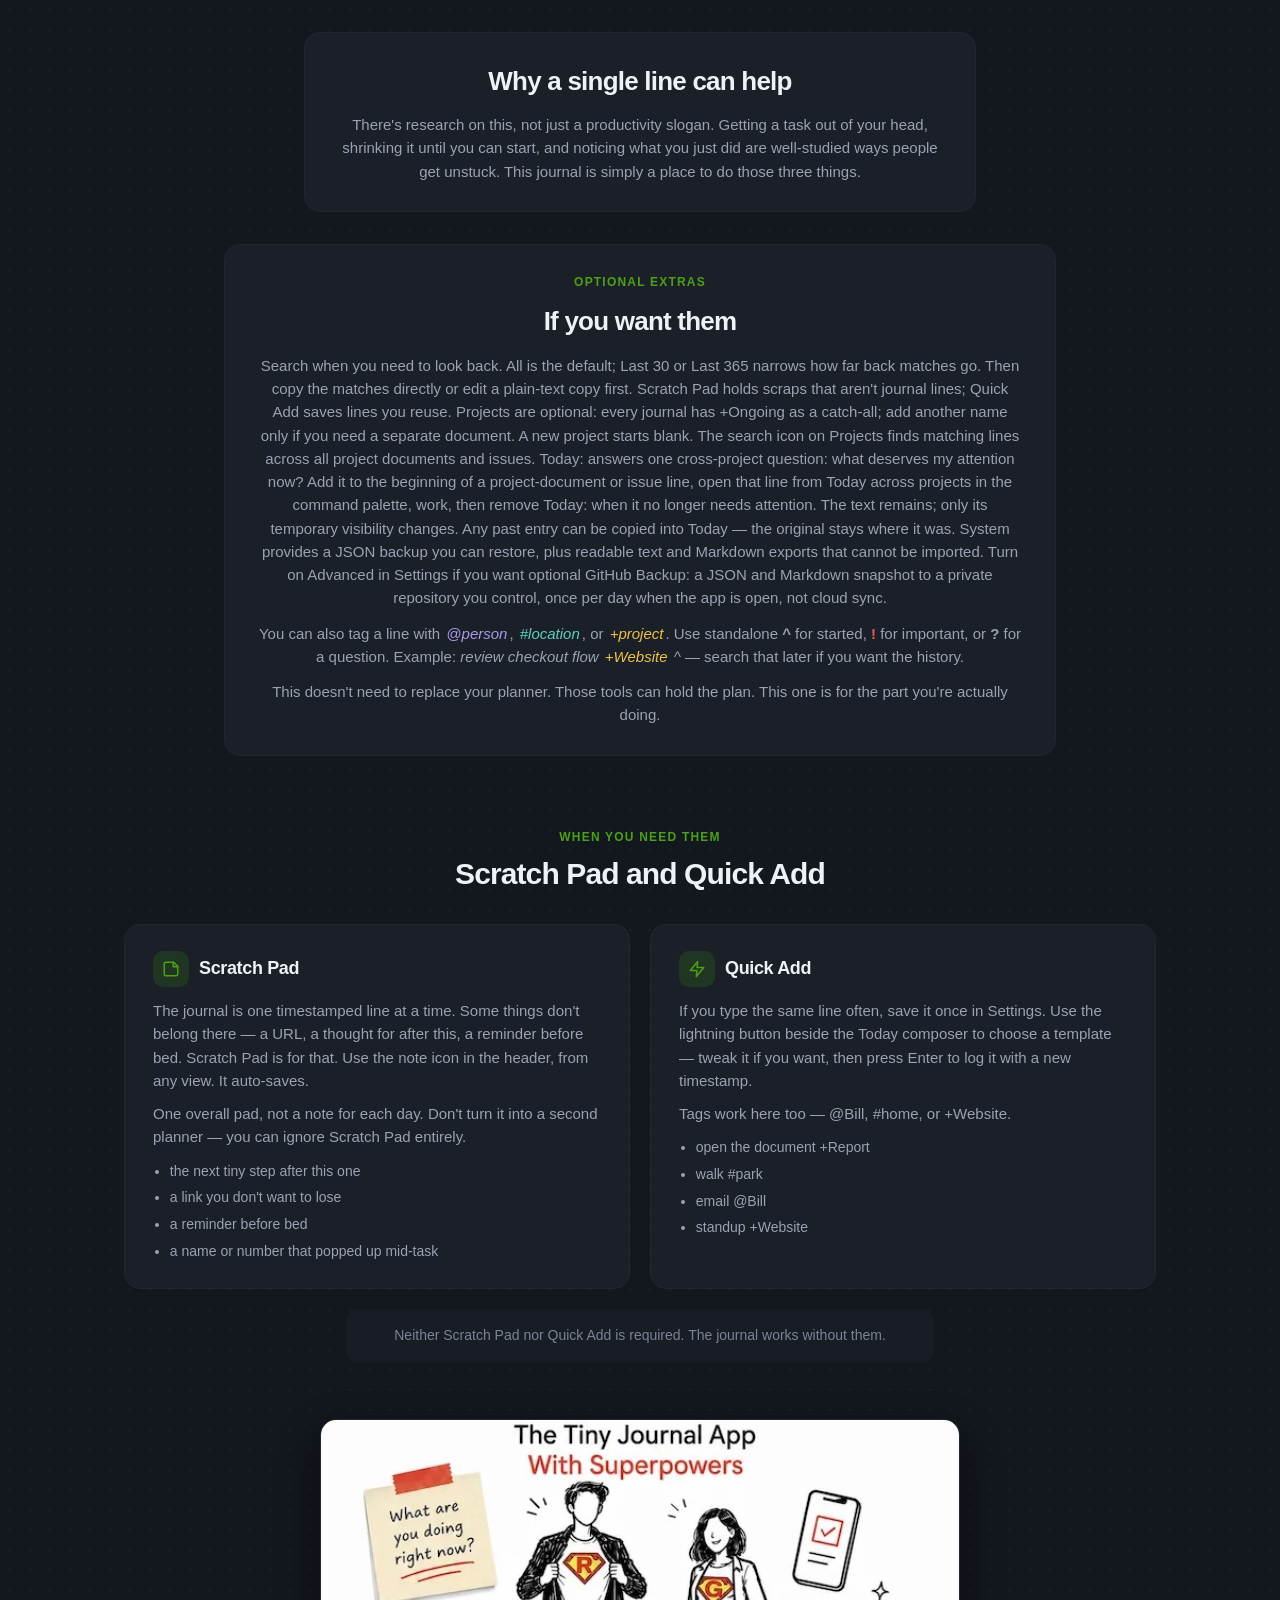
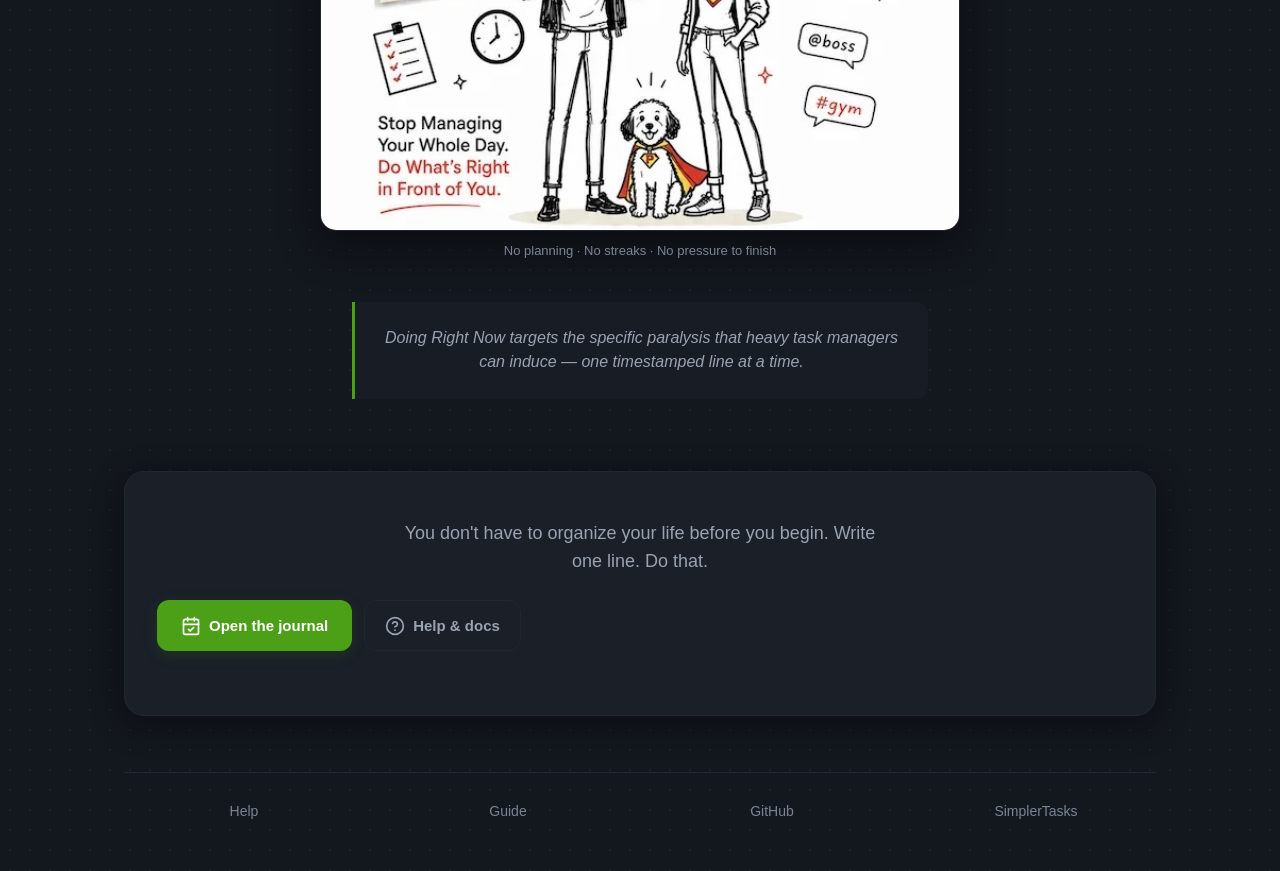
==== commit 96dc7eef: "Update documentation and UI references to replace "Quick Note" with "Scratch Pad" across multiple fi" ====
--- a/index.html
+++ b/index.html
@@ -771,24 +771,24 @@
       <section class="content-card extras-wide reveal">
         <span class="section-eyebrow">Optional extras</span>
         <h2>If you want them</h2>
-        <p>Search when you need to look back. All is the default; Last 30 or Last 365 narrows how far back matches go. Then copy the matches directly or edit a plain-text copy first. Quick Note is a scratchpad; Quick Add saves lines you reuse. Projects are optional: every journal has +Ongoing as a catch-all; add another name only if you need a separate document. A new project starts blank. The search icon on Projects finds matching lines across all project documents and issues. Today: answers one cross-project question: what deserves my attention now? Add it to the beginning of a project-document or issue line, open that line from Today across projects in the command palette, work, then remove Today: when it no longer needs attention. The text remains; only its temporary visibility changes. Any past entry can be copied into Today — the original stays where it was. System provides a JSON backup you can restore, plus readable text and Markdown exports that cannot be imported. Turn on Advanced in Settings if you want optional GitHub Backup: a JSON and Markdown snapshot to a private repository you control, once per day when the app is open, not cloud sync.</p>
+        <p>Search when you need to look back. All is the default; Last 30 or Last 365 narrows how far back matches go. Then copy the matches directly or edit a plain-text copy first. Scratch Pad holds scraps that aren't journal lines; Quick Add saves lines you reuse. Projects are optional: every journal has +Ongoing as a catch-all; add another name only if you need a separate document. A new project starts blank. The search icon on Projects finds matching lines across all project documents and issues. Today: answers one cross-project question: what deserves my attention now? Add it to the beginning of a project-document or issue line, open that line from Today across projects in the command palette, work, then remove Today: when it no longer needs attention. The text remains; only its temporary visibility changes. Any past entry can be copied into Today — the original stays where it was. System provides a JSON backup you can restore, plus readable text and Markdown exports that cannot be imported. Turn on Advanced in Settings if you want optional GitHub Backup: a JSON and Markdown snapshot to a private repository you control, once per day when the app is open, not cloud sync.</p>
         <p>You can also tag a line with <span class="tag tag-person">@person</span>, <span class="tag tag-location">#location</span>, or <span class="tag tag-project">+project</span>. Use standalone <strong>^</strong> for started, <span class="bang">!</span> for important, or <strong>?</strong> for a question. Example: <em>review checkout flow <span class="tag tag-project">+Website</span> ^</em> — search that later if you want the history.</p>
         <p>This doesn't need to replace your planner. Those tools can hold the plan. This one is for the part you're actually doing.</p>
       </section>
 
       <section class="section reveal">
         <span class="section-eyebrow">When you need them</span>
-        <h2 class="section-title">Quick Note and Quick Add</h2>
+        <h2 class="section-title">Scratch Pad and Quick Add</h2>
         <div class="chapter-grid">
           <article class="chapter-card">
             <h3>
               <span class="chapter-icon-wrap">
                 <svg class="icon" viewBox="0 0 24 24" aria-hidden="true"><path d="M15.5 3H5a2 2 0 0 0-2 2v14a2 2 0 0 0 2 2h14a2 2 0 0 0 2-2V8.5L15.5 3z"/><polyline points="15 3 15 9 21 9"/></svg>
               </span>
-              Quick Note
+              Scratch Pad
             </h3>
-            <p>The journal is one timestamped line at a time. Some things don't belong there — a URL, a thought for after this, a reminder before bed. Quick Note is a scratchpad for that. Use the note icon in the header, from any view. It auto-saves.</p>
-            <p>One overall pad, not a note for each day. Don't turn it into a second planner — you can ignore Quick Note entirely.</p>
+            <p>The journal is one timestamped line at a time. Some things don't belong there — a URL, a thought for after this, a reminder before bed. Scratch Pad is for that. Use the note icon in the header, from any view. It auto-saves.</p>
+            <p>One overall pad, not a note for each day. Don't turn it into a second planner — you can ignore Scratch Pad entirely.</p>
             <ul>
               <li>the next tiny step after this one</li>
               <li>a link you don't want to lose</li>
@@ -813,7 +813,7 @@
             </ul>
           </article>
         </div>
-        <p class="chapter-note">Neither Quick Note nor Quick Add is required. The journal works without them.</p>
+        <p class="chapter-note">Neither Scratch Pad nor Quick Add is required. The journal works without them.</p>
       </section>
 
       <figure class="art reveal">
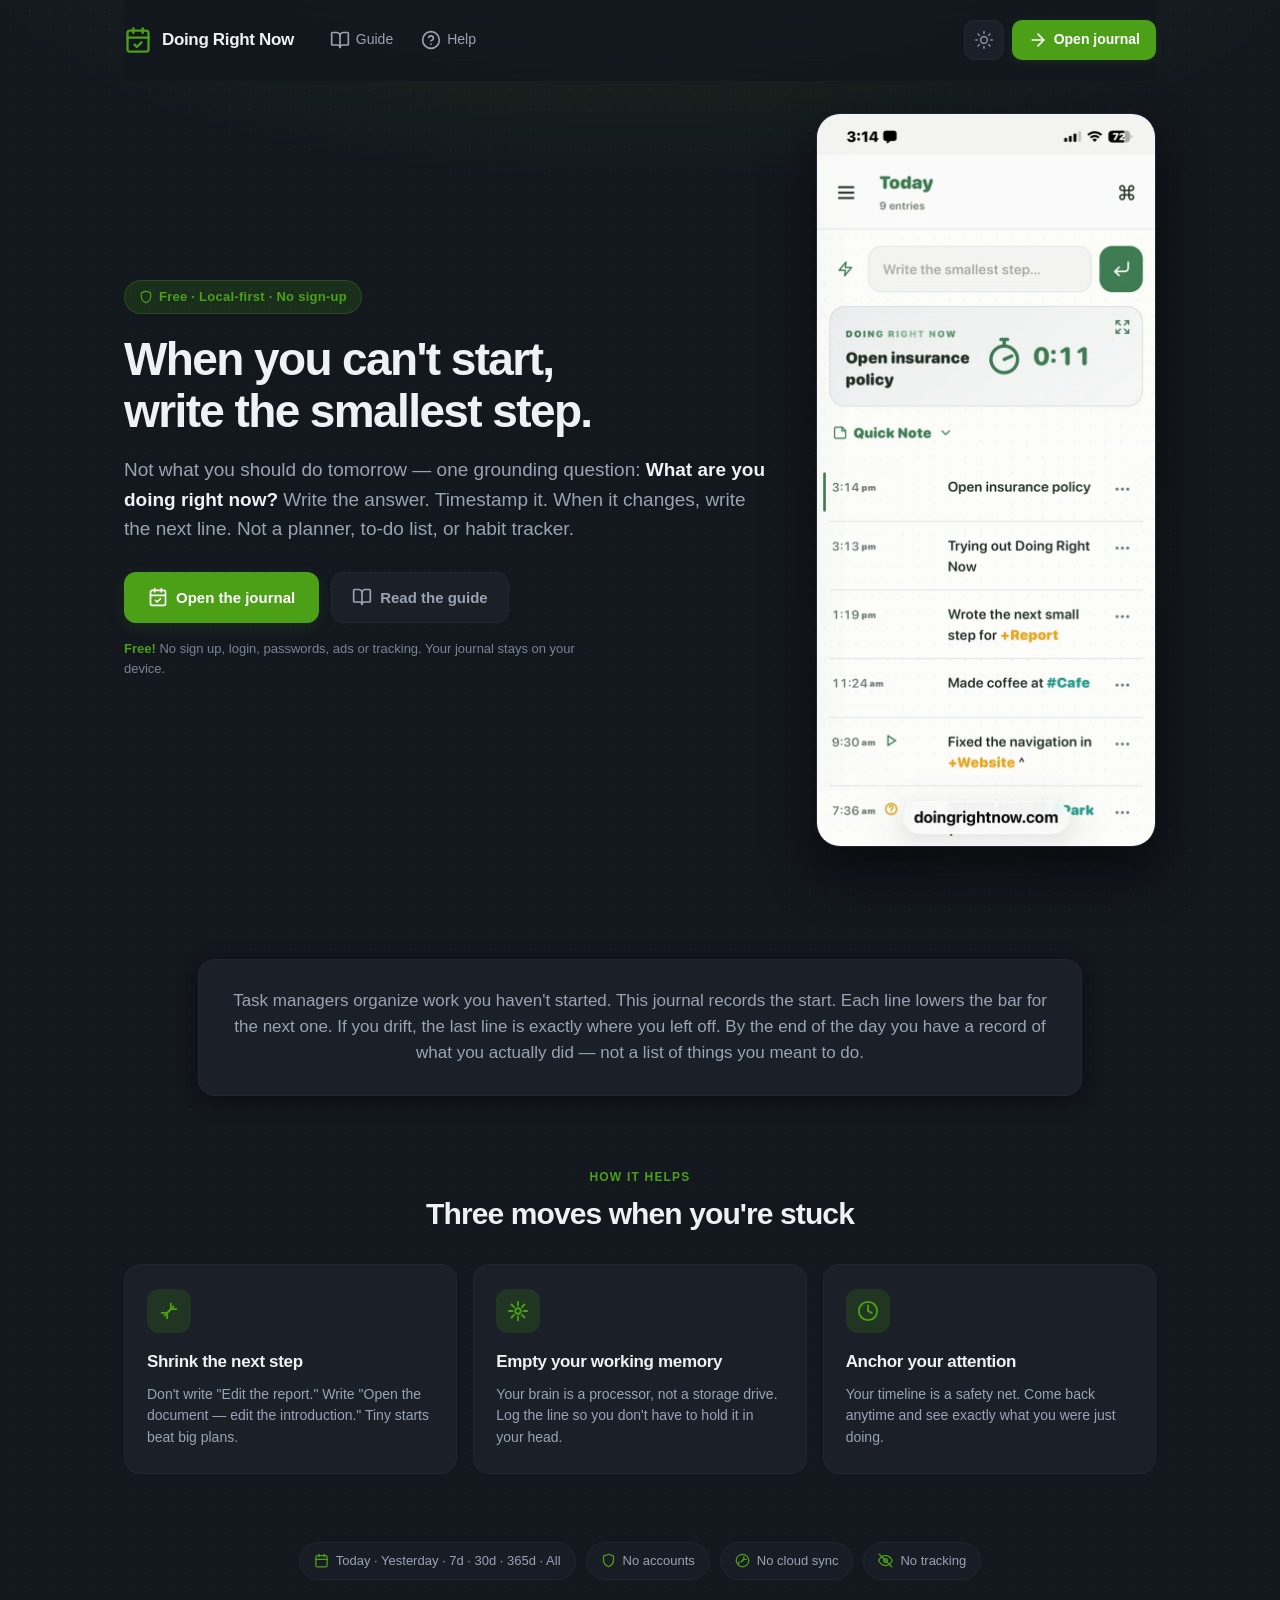
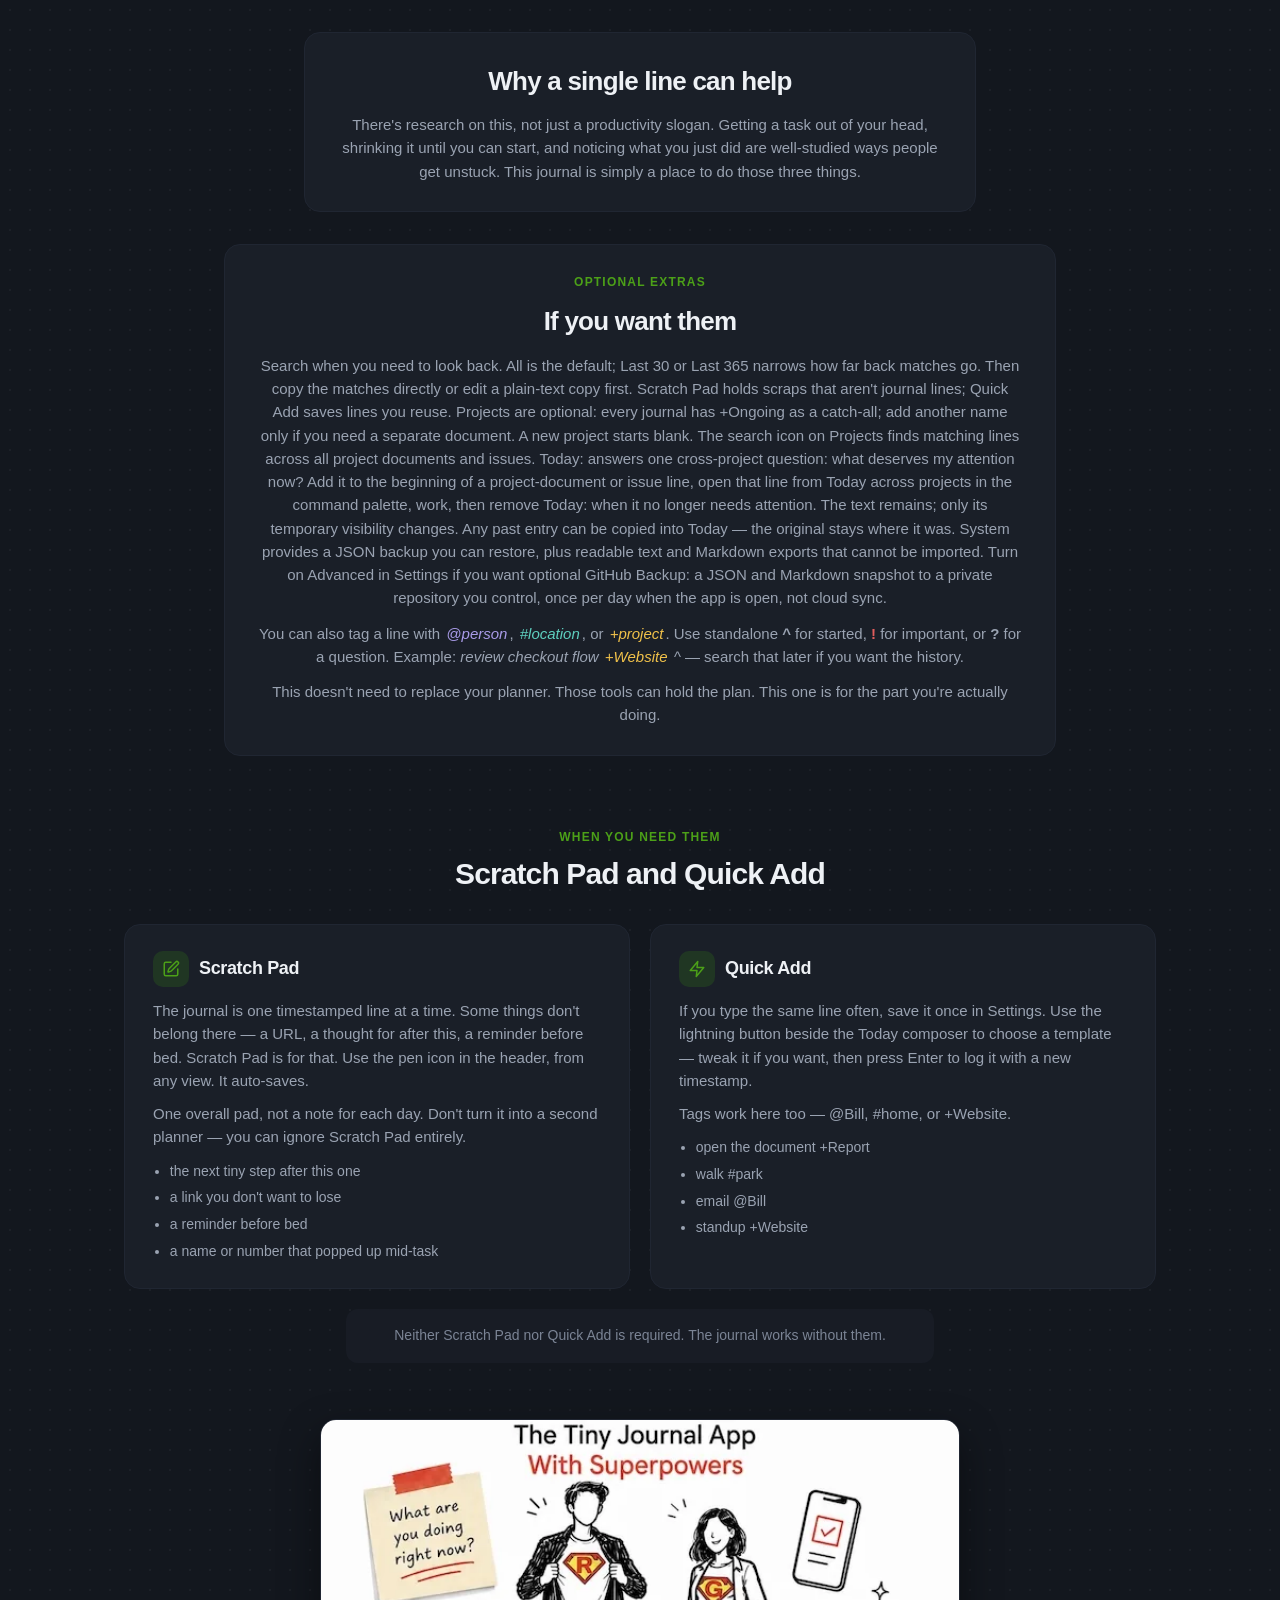
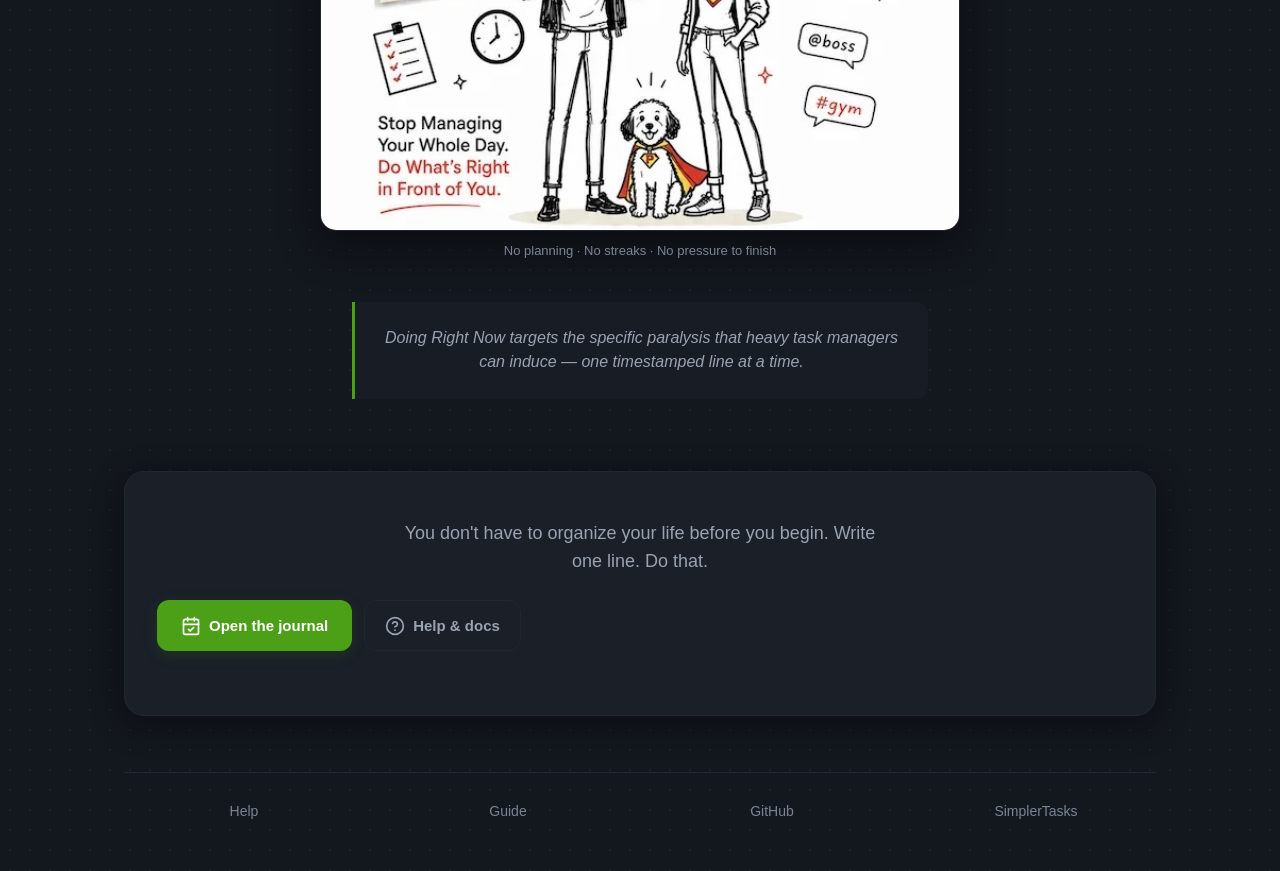
==== commit 3211f9ae: "Update references to "note icon" to "pen icon" in help documentation and index files for consistency" ====
--- a/index.html
+++ b/index.html
@@ -783,11 +783,11 @@
           <article class="chapter-card">
             <h3>
               <span class="chapter-icon-wrap">
-                <svg class="icon" viewBox="0 0 24 24" aria-hidden="true"><path d="M15.5 3H5a2 2 0 0 0-2 2v14a2 2 0 0 0 2 2h14a2 2 0 0 0 2-2V8.5L15.5 3z"/><polyline points="15 3 15 9 21 9"/></svg>
+                <svg class="icon" viewBox="0 0 24 24" aria-hidden="true"><path d="M12 3H5a2 2 0 0 0-2 2v14a2 2 0 0 0 2 2h14a2 2 0 0 0 2-2v-7"/><path d="M18.375 2.625a1 1 0 0 1 3 3l-9.013 9.014a2 2 0 0 1-.853.505l-2.873.84a.5.5 0 0 1-.62-.62l.84-2.873a2 2 0 0 1 .506-.852z"/></svg>
               </span>
               Scratch Pad
             </h3>
-            <p>The journal is one timestamped line at a time. Some things don't belong there — a URL, a thought for after this, a reminder before bed. Scratch Pad is for that. Use the note icon in the header, from any view. It auto-saves.</p>
+            <p>The journal is one timestamped line at a time. Some things don't belong there — a URL, a thought for after this, a reminder before bed. Scratch Pad is for that. Use the pen icon in the header, from any view. It auto-saves.</p>
             <p>One overall pad, not a note for each day. Don't turn it into a second planner — you can ignore Scratch Pad entirely.</p>
             <ul>
               <li>the next tiny step after this one</li>
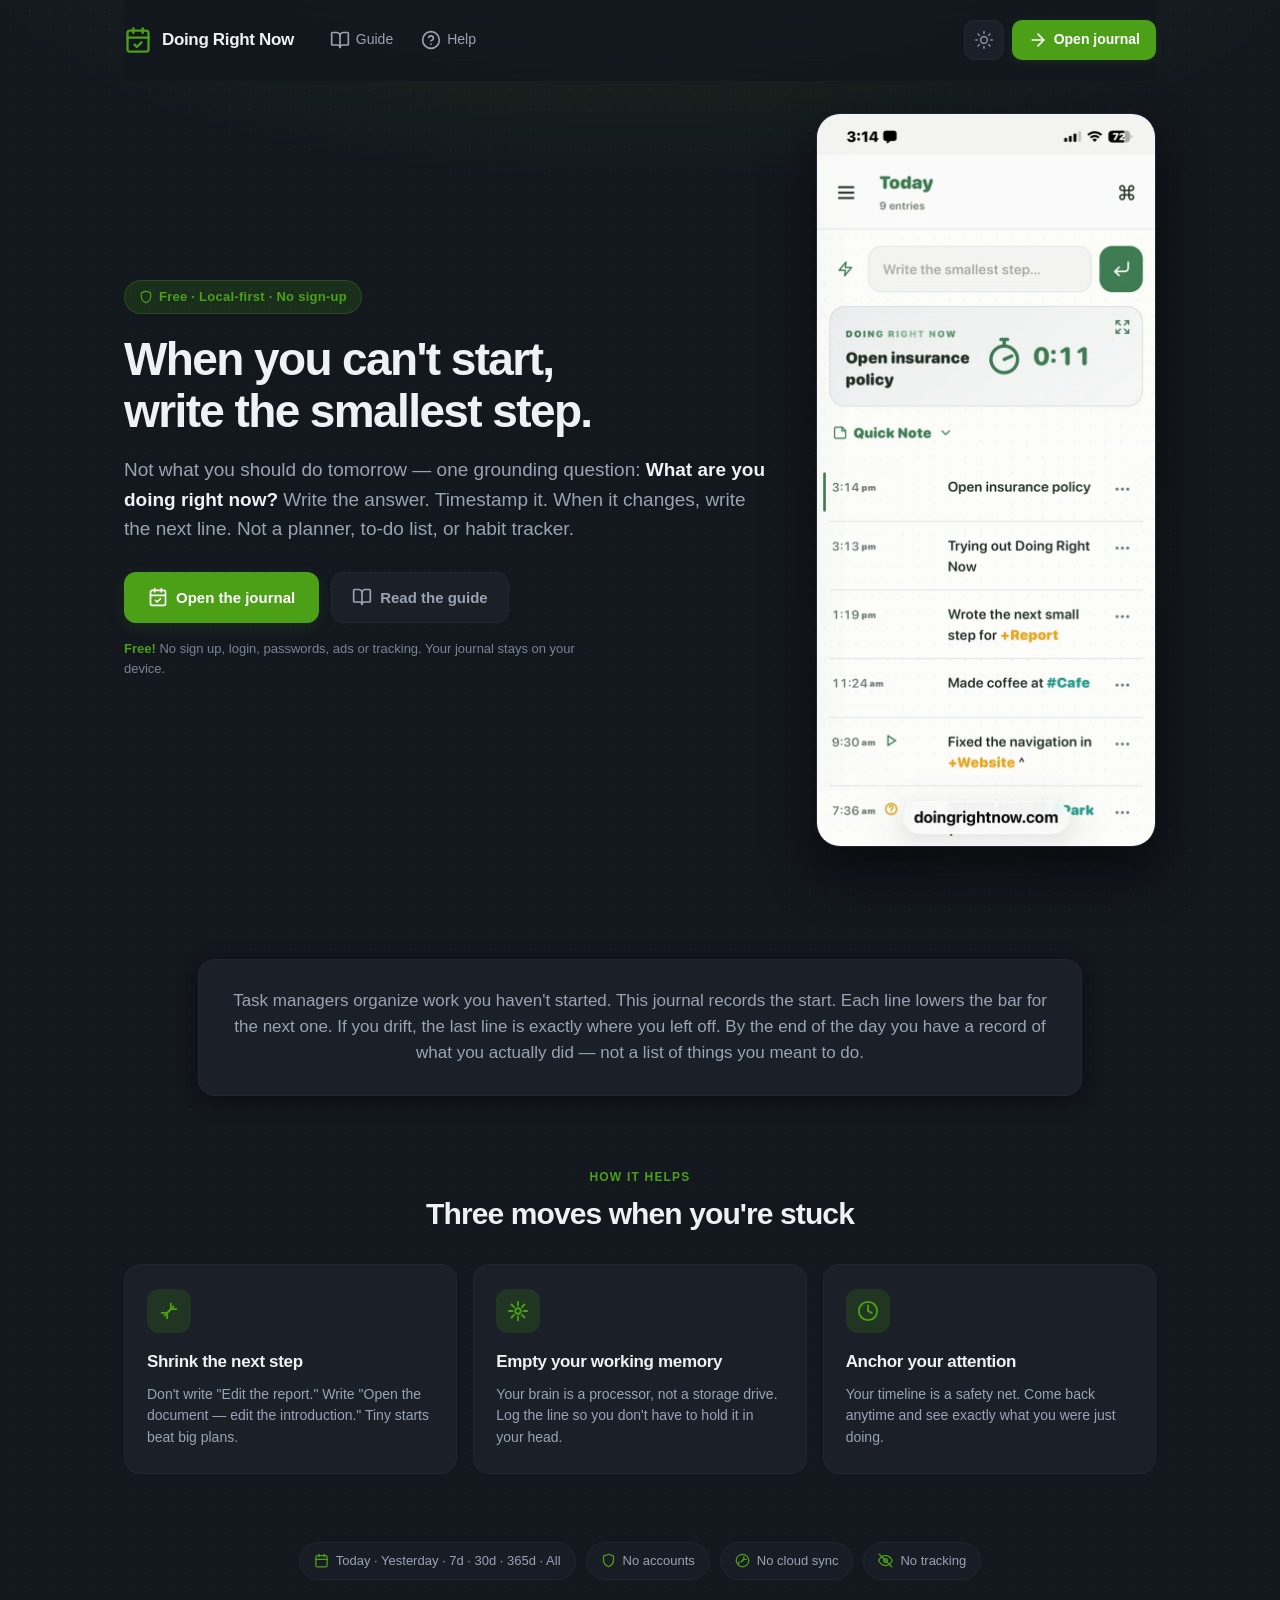
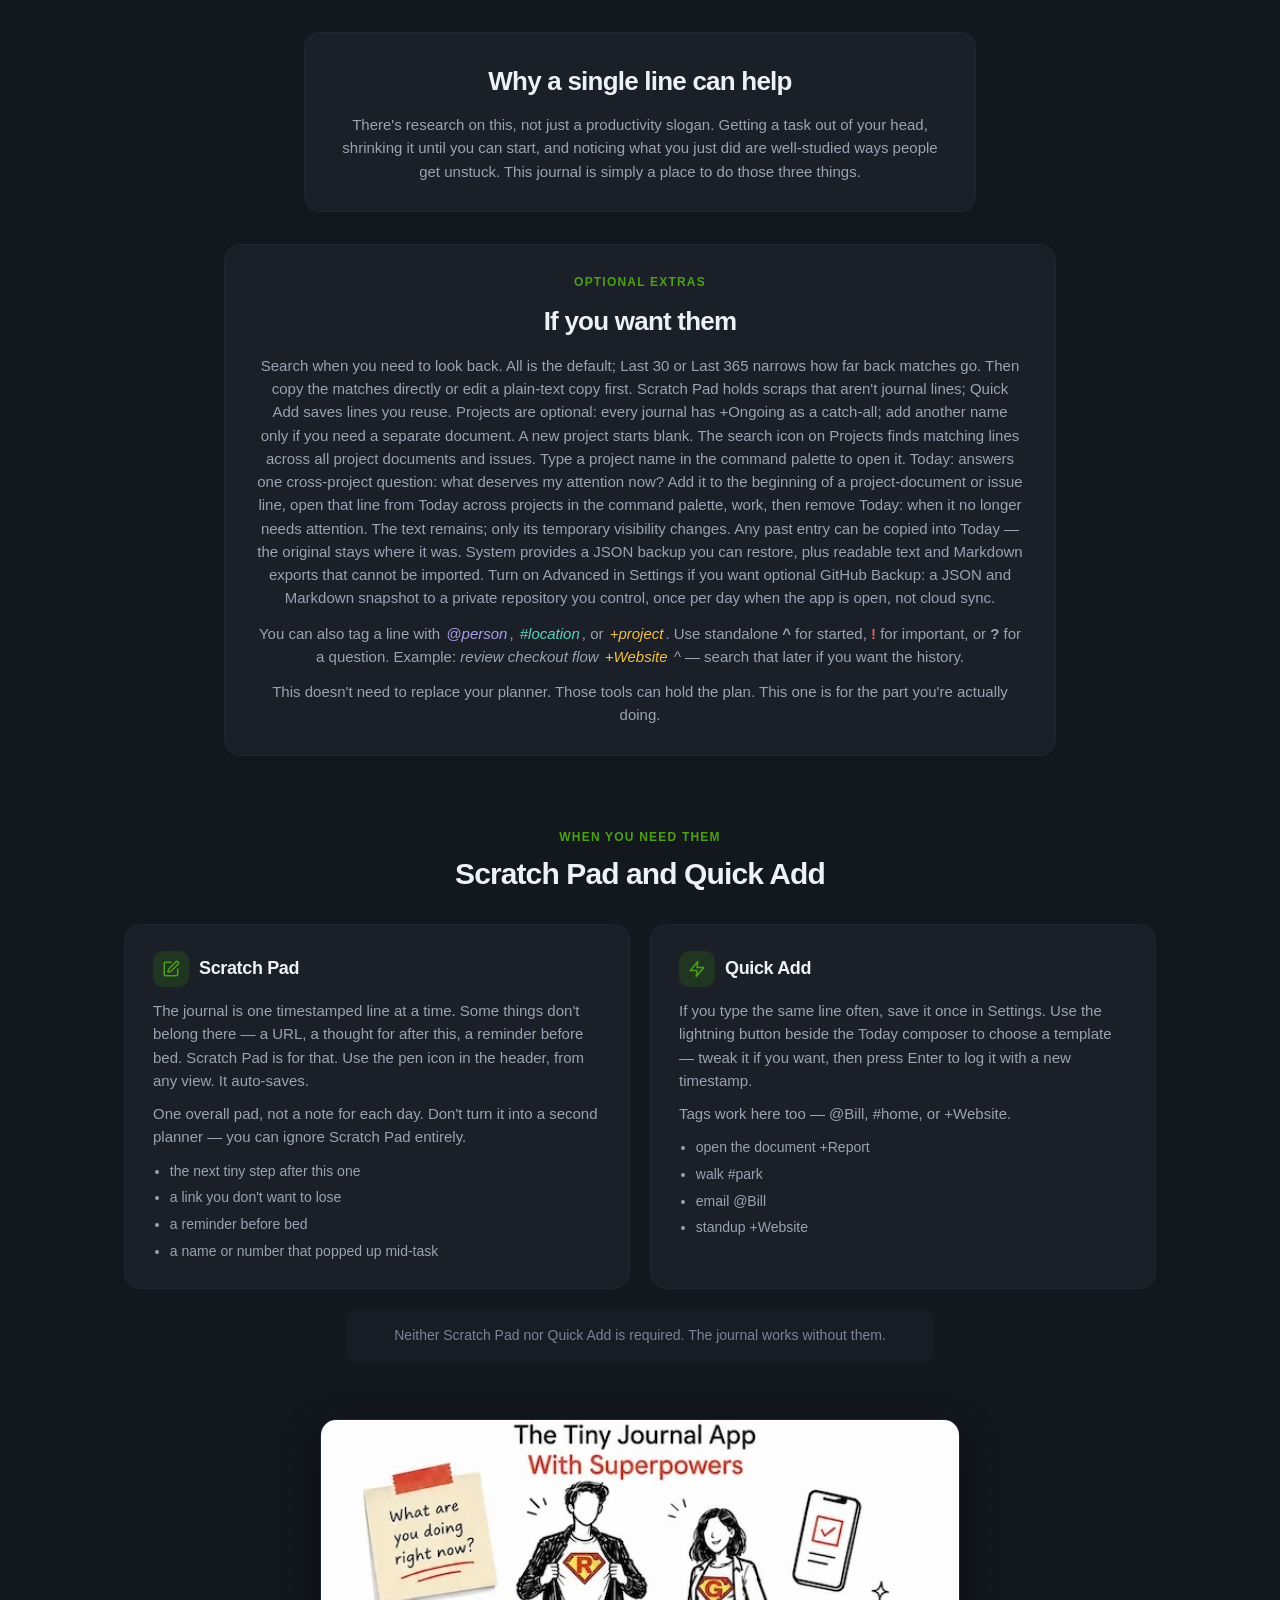
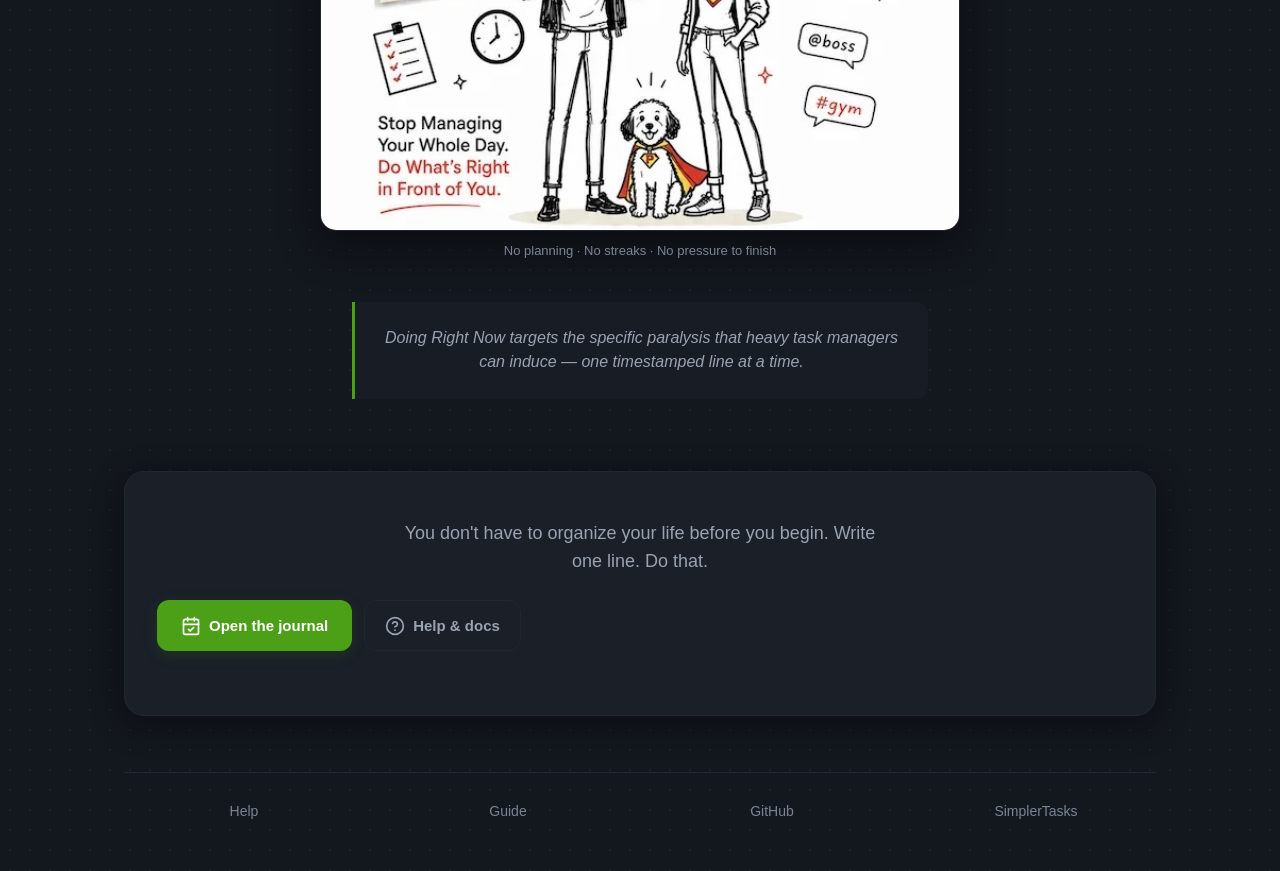
==== commit 30cc14ae: "Enhance help documentation and DoingRightNow.html to clarify project management features and command" ====
--- a/index.html
+++ b/index.html
@@ -771,7 +771,7 @@
       <section class="content-card extras-wide reveal">
         <span class="section-eyebrow">Optional extras</span>
         <h2>If you want them</h2>
-        <p>Search when you need to look back. All is the default; Last 30 or Last 365 narrows how far back matches go. Then copy the matches directly or edit a plain-text copy first. Scratch Pad holds scraps that aren't journal lines; Quick Add saves lines you reuse. Projects are optional: every journal has +Ongoing as a catch-all; add another name only if you need a separate document. A new project starts blank. The search icon on Projects finds matching lines across all project documents and issues. Today: answers one cross-project question: what deserves my attention now? Add it to the beginning of a project-document or issue line, open that line from Today across projects in the command palette, work, then remove Today: when it no longer needs attention. The text remains; only its temporary visibility changes. Any past entry can be copied into Today — the original stays where it was. System provides a JSON backup you can restore, plus readable text and Markdown exports that cannot be imported. Turn on Advanced in Settings if you want optional GitHub Backup: a JSON and Markdown snapshot to a private repository you control, once per day when the app is open, not cloud sync.</p>
+        <p>Search when you need to look back. All is the default; Last 30 or Last 365 narrows how far back matches go. Then copy the matches directly or edit a plain-text copy first. Scratch Pad holds scraps that aren't journal lines; Quick Add saves lines you reuse. Projects are optional: every journal has +Ongoing as a catch-all; add another name only if you need a separate document. A new project starts blank. The search icon on Projects finds matching lines across all project documents and issues. Type a project name in the command palette to open it. Today: answers one cross-project question: what deserves my attention now? Add it to the beginning of a project-document or issue line, open that line from Today across projects in the command palette, work, then remove Today: when it no longer needs attention. The text remains; only its temporary visibility changes. Any past entry can be copied into Today — the original stays where it was. System provides a JSON backup you can restore, plus readable text and Markdown exports that cannot be imported. Turn on Advanced in Settings if you want optional GitHub Backup: a JSON and Markdown snapshot to a private repository you control, once per day when the app is open, not cloud sync.</p>
         <p>You can also tag a line with <span class="tag tag-person">@person</span>, <span class="tag tag-location">#location</span>, or <span class="tag tag-project">+project</span>. Use standalone <strong>^</strong> for started, <span class="bang">!</span> for important, or <strong>?</strong> for a question. Example: <em>review checkout flow <span class="tag tag-project">+Website</span> ^</em> — search that later if you want the history.</p>
         <p>This doesn't need to replace your planner. Those tools can hold the plan. This one is for the part you're actually doing.</p>
       </section>
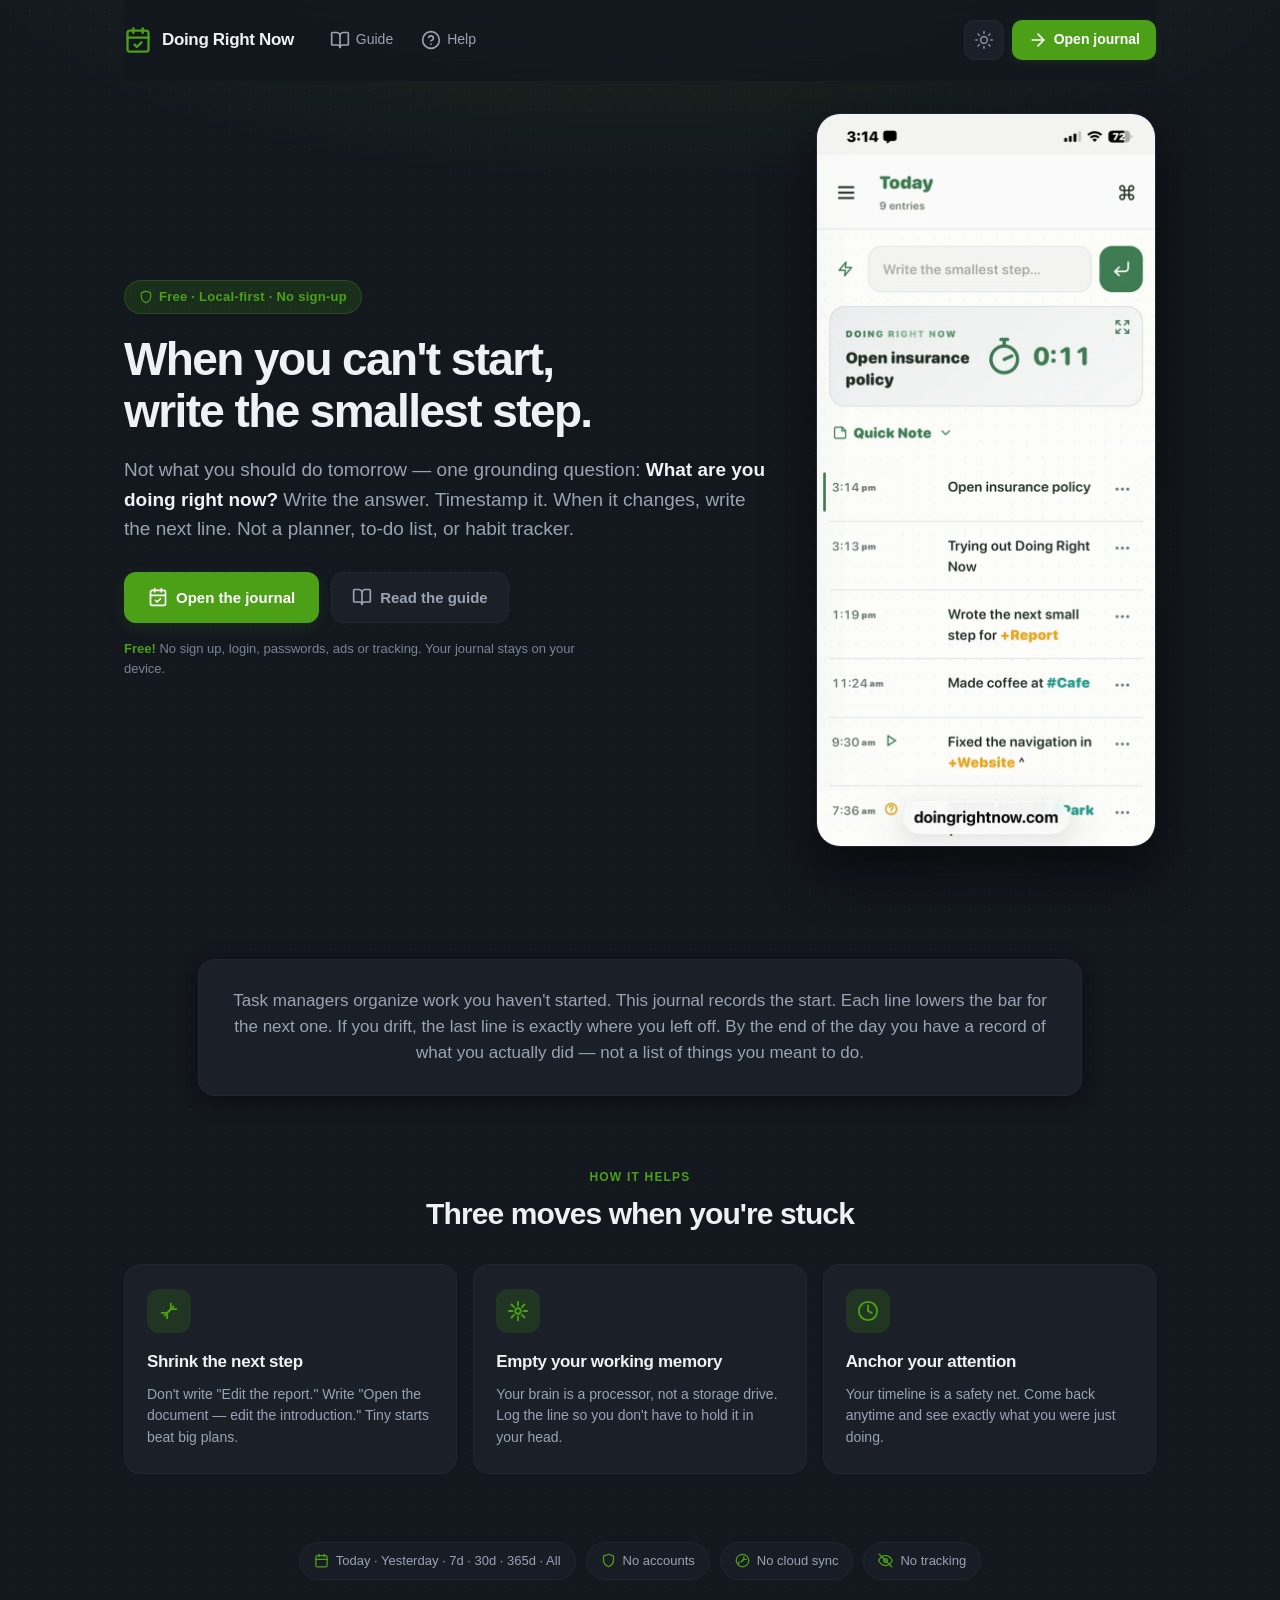
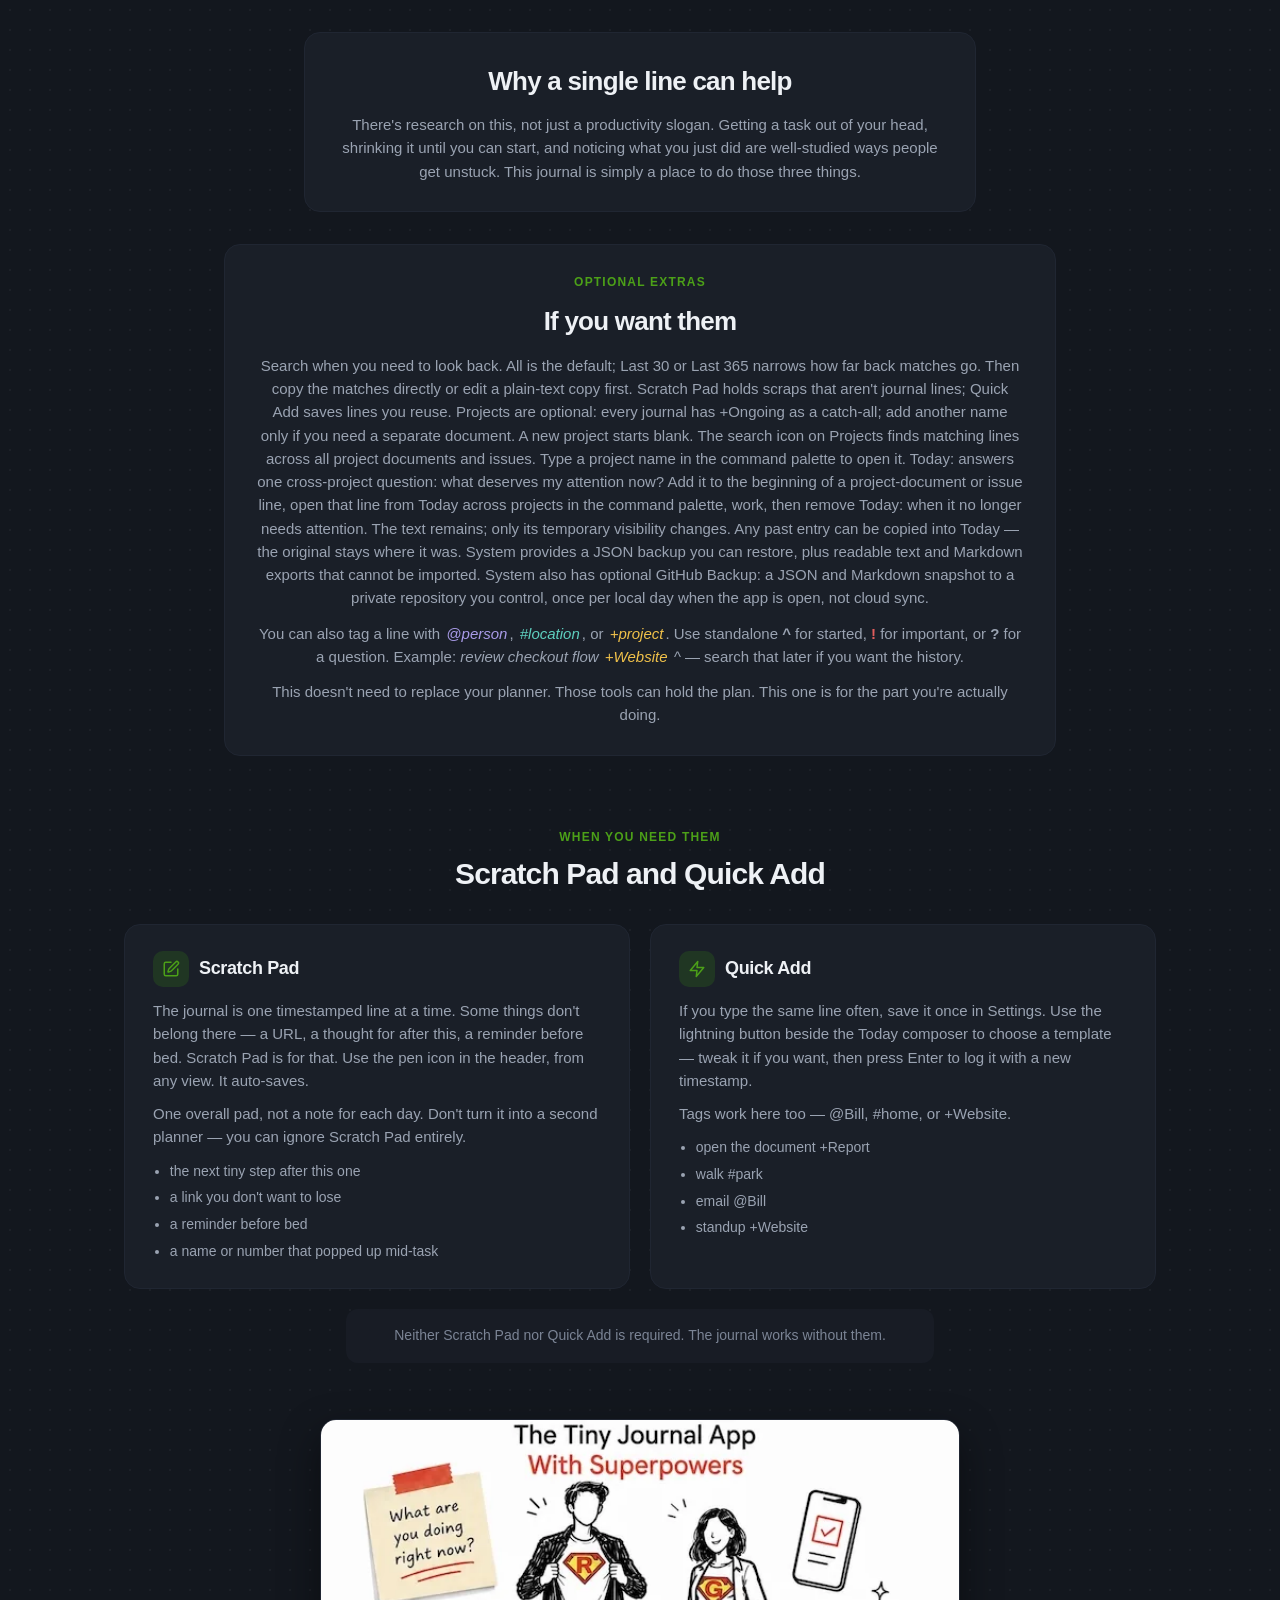
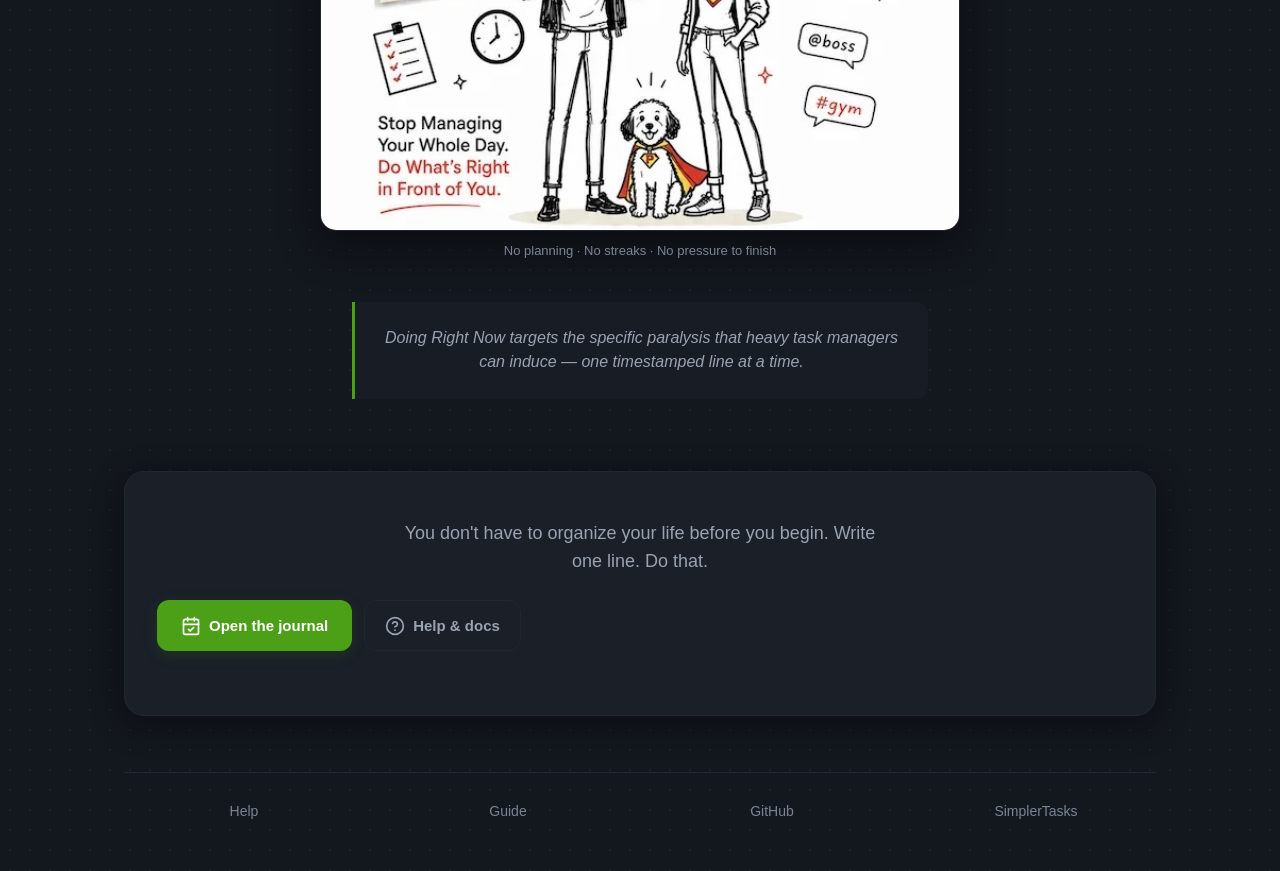
==== commit 03f6e6b8: "Update documentation in DoingRightNow.html, GITHUB-SETUP.md, help.html, and help.md to clarify the G" ====
--- a/index.html
+++ b/index.html
@@ -771,7 +771,7 @@
       <section class="content-card extras-wide reveal">
         <span class="section-eyebrow">Optional extras</span>
         <h2>If you want them</h2>
-        <p>Search when you need to look back. All is the default; Last 30 or Last 365 narrows how far back matches go. Then copy the matches directly or edit a plain-text copy first. Scratch Pad holds scraps that aren't journal lines; Quick Add saves lines you reuse. Projects are optional: every journal has +Ongoing as a catch-all; add another name only if you need a separate document. A new project starts blank. The search icon on Projects finds matching lines across all project documents and issues. Type a project name in the command palette to open it. Today: answers one cross-project question: what deserves my attention now? Add it to the beginning of a project-document or issue line, open that line from Today across projects in the command palette, work, then remove Today: when it no longer needs attention. The text remains; only its temporary visibility changes. Any past entry can be copied into Today — the original stays where it was. System provides a JSON backup you can restore, plus readable text and Markdown exports that cannot be imported. Turn on Advanced in Settings if you want optional GitHub Backup: a JSON and Markdown snapshot to a private repository you control, once per day when the app is open, not cloud sync.</p>
+        <p>Search when you need to look back. All is the default; Last 30 or Last 365 narrows how far back matches go. Then copy the matches directly or edit a plain-text copy first. Scratch Pad holds scraps that aren't journal lines; Quick Add saves lines you reuse. Projects are optional: every journal has +Ongoing as a catch-all; add another name only if you need a separate document. A new project starts blank. The search icon on Projects finds matching lines across all project documents and issues. Type a project name in the command palette to open it. Today: answers one cross-project question: what deserves my attention now? Add it to the beginning of a project-document or issue line, open that line from Today across projects in the command palette, work, then remove Today: when it no longer needs attention. The text remains; only its temporary visibility changes. Any past entry can be copied into Today — the original stays where it was. System provides a JSON backup you can restore, plus readable text and Markdown exports that cannot be imported. System also has optional GitHub Backup: a JSON and Markdown snapshot to a private repository you control, once per local day when the app is open, not cloud sync.</p>
         <p>You can also tag a line with <span class="tag tag-person">@person</span>, <span class="tag tag-location">#location</span>, or <span class="tag tag-project">+project</span>. Use standalone <strong>^</strong> for started, <span class="bang">!</span> for important, or <strong>?</strong> for a question. Example: <em>review checkout flow <span class="tag tag-project">+Website</span> ^</em> — search that later if you want the history.</p>
         <p>This doesn't need to replace your planner. Those tools can hold the plan. This one is for the part you're actually doing.</p>
       </section>
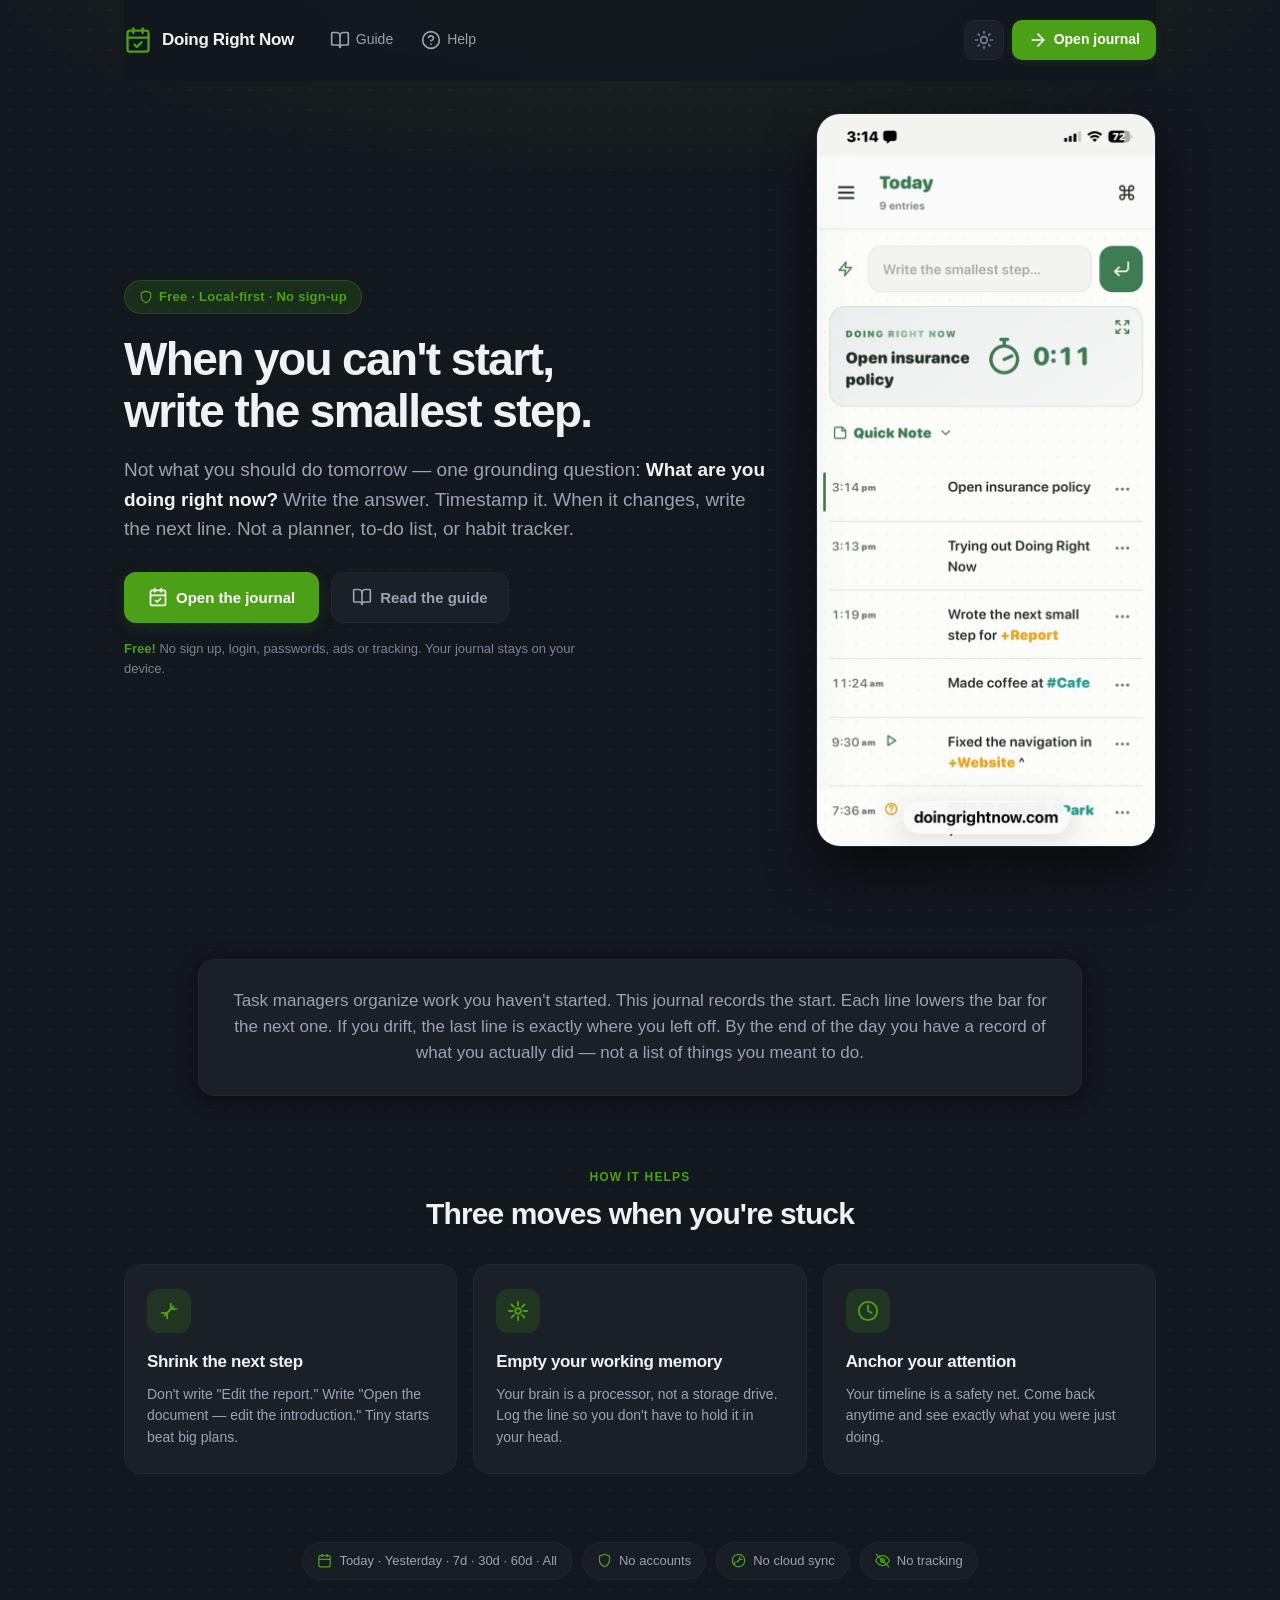
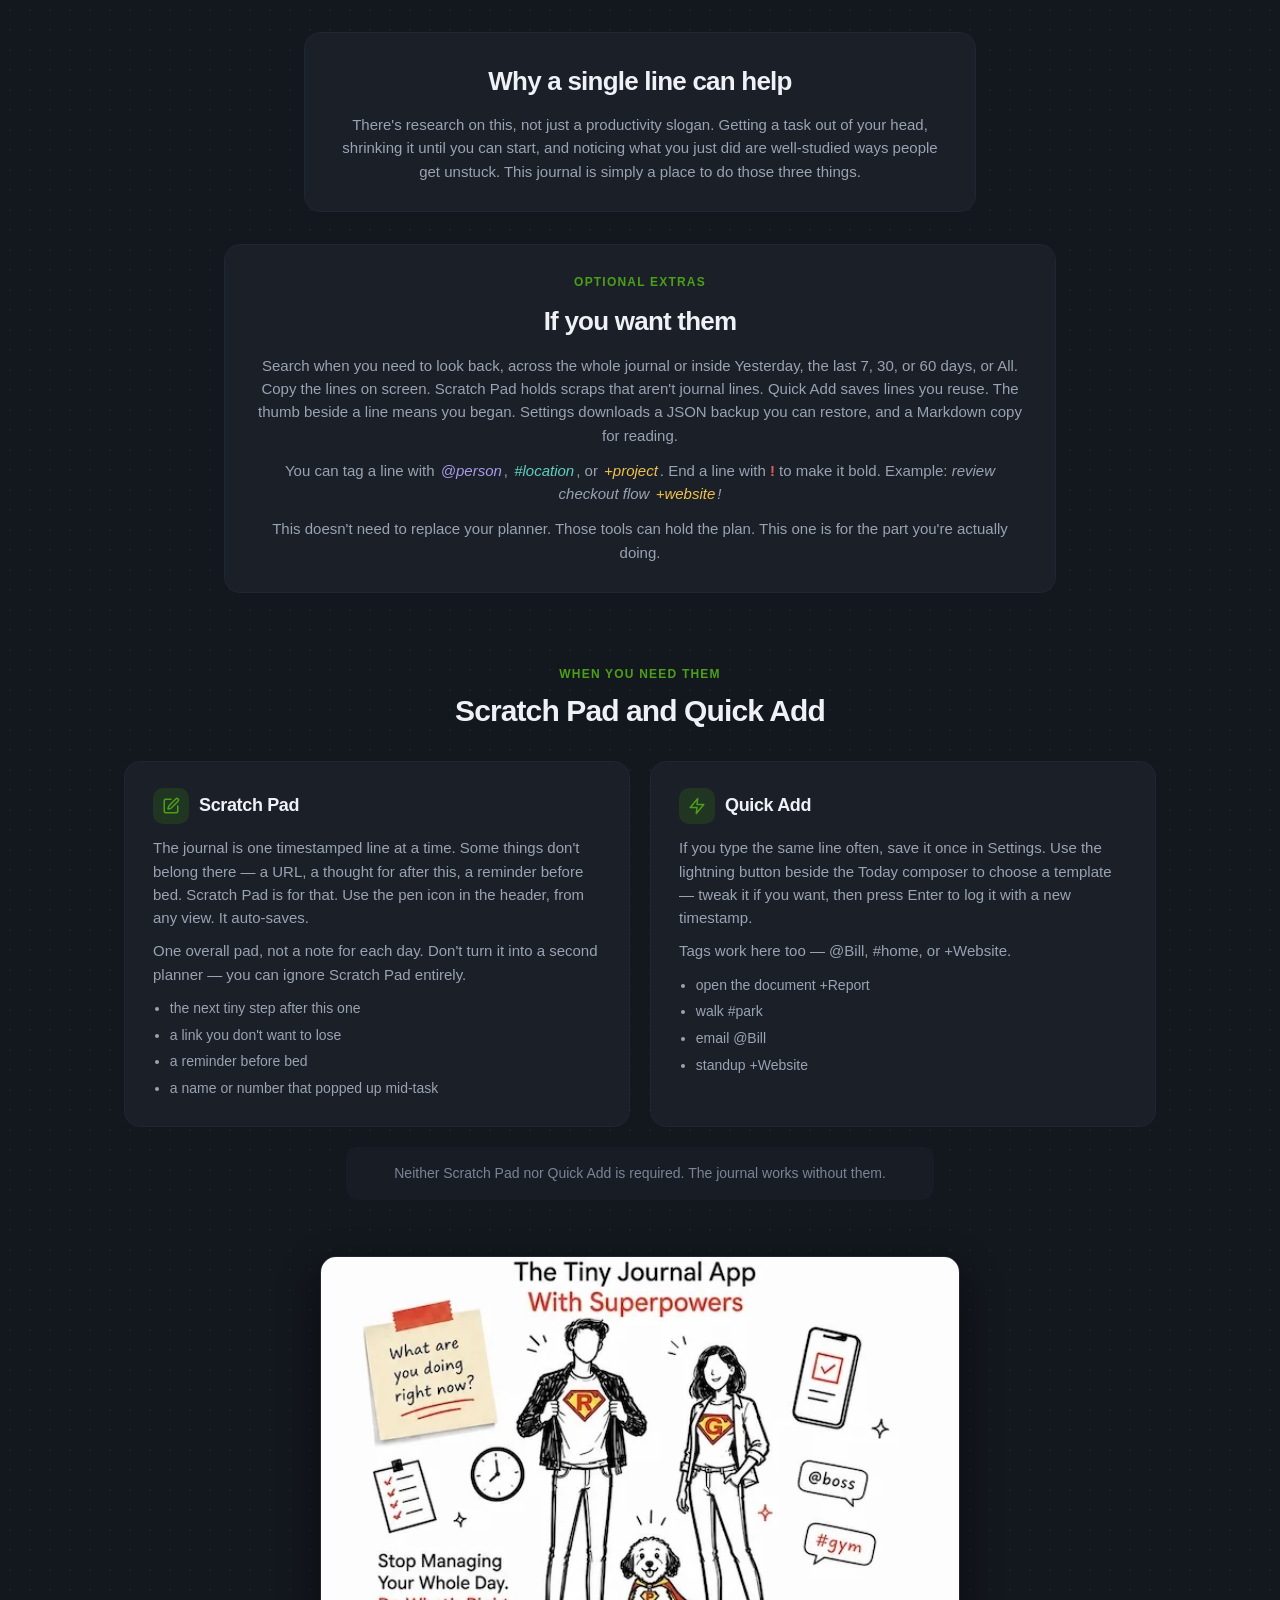
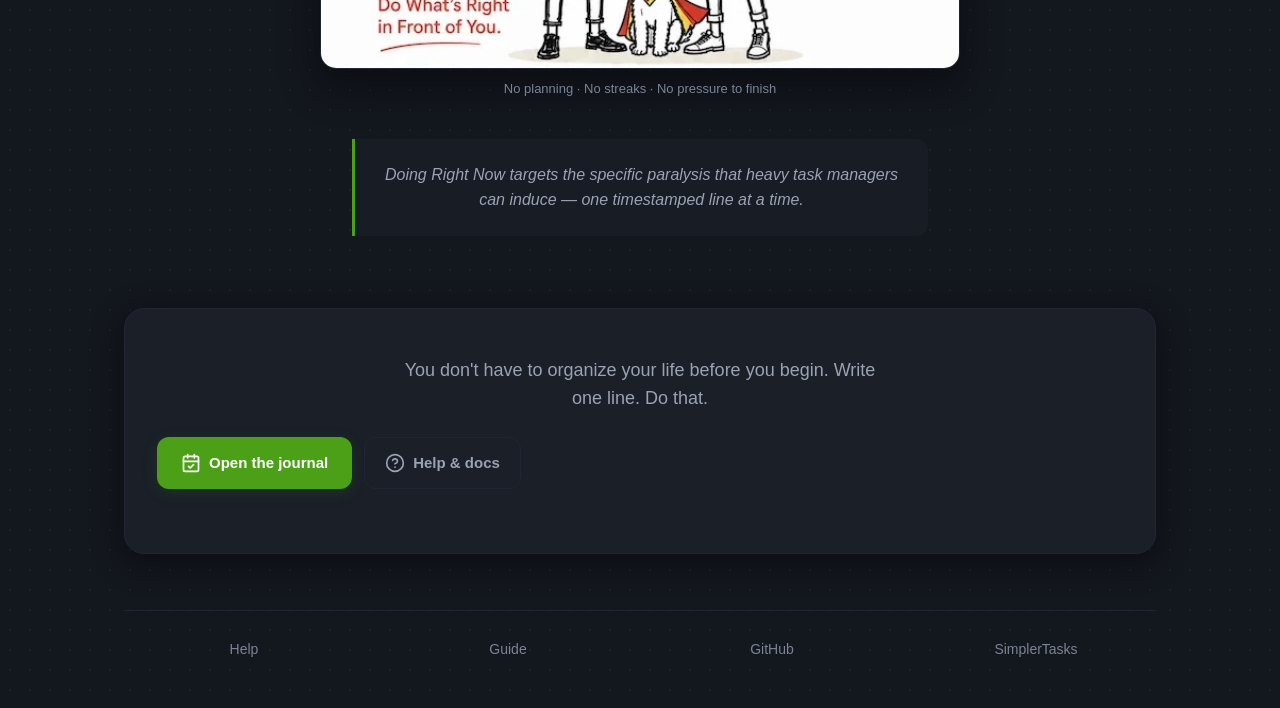
==== commit 90e45a88: "Refactor and update documentation across multiple files, including DoingRightNow.html, GITHUB-SETUP." ====
--- a/index.html
+++ b/index.html
@@ -747,7 +747,7 @@
       <div class="trust-strip reveal">
         <span class="trust-pill">
           <svg class="icon" viewBox="0 0 24 24" aria-hidden="true"><rect x="3" y="4" width="18" height="18" rx="2"/><line x1="16" y1="2" x2="16" y2="6"/><line x1="8" y1="2" x2="8" y2="6"/><line x1="3" y1="10" x2="21" y2="10"/></svg>
-          Today · Yesterday · 7d · 30d · 365d · All
+          Today · Yesterday · 7d · 30d · 60d · All
         </span>
         <span class="trust-pill">
           <svg class="icon" viewBox="0 0 24 24" aria-hidden="true"><path d="M12 22s8-4 8-10V5l-8-3-8 3v7c0 6 8 10 8 10z"/></svg>
@@ -771,8 +771,8 @@
       <section class="content-card extras-wide reveal">
         <span class="section-eyebrow">Optional extras</span>
         <h2>If you want them</h2>
-        <p>Search when you need to look back. All is the default; Last 30 or Last 365 narrows how far back matches go. Then copy the matches directly or edit a plain-text copy first. Scratch Pad holds scraps that aren't journal lines; Quick Add saves lines you reuse. Projects are optional: every journal has +Ongoing as a catch-all; add another name only if you need a separate document. A new project starts blank. The search icon on Projects finds matching lines across all project documents and issues. Type a project name in the command palette to open it. Today: answers one cross-project question: what deserves my attention now? Add it to the beginning of a project-document or issue line, open that line from Today across projects in the command palette, work, then remove Today: when it no longer needs attention. The text remains; only its temporary visibility changes. Any past entry can be copied into Today — the original stays where it was. System provides a JSON backup you can restore, plus readable text and Markdown exports that cannot be imported. System also has optional GitHub Backup: a JSON and Markdown snapshot to a private repository you control, once per local day when the app is open, not cloud sync.</p>
-        <p>You can also tag a line with <span class="tag tag-person">@person</span>, <span class="tag tag-location">#location</span>, or <span class="tag tag-project">+project</span>. Use standalone <strong>^</strong> for started, <span class="bang">!</span> for important, or <strong>?</strong> for a question. Example: <em>review checkout flow <span class="tag tag-project">+Website</span> ^</em> — search that later if you want the history.</p>
+        <p>Search when you need to look back, across the whole journal or inside Yesterday, the last 7, 30, or 60 days, or All. Copy the lines on screen. Scratch Pad holds scraps that aren't journal lines. Quick Add saves lines you reuse. The thumb beside a line means you began. Settings downloads a JSON backup you can restore, and a Markdown copy for reading.</p>
+        <p>You can tag a line with <span class="tag tag-person">@person</span>, <span class="tag tag-location">#location</span>, or <span class="tag tag-project">+project</span>. End a line with <span class="bang">!</span> to make it bold. Example: <em>review checkout flow <span class="tag tag-project">+website</span>!</em></p>
         <p>This doesn't need to replace your planner. Those tools can hold the plan. This one is for the part you're actually doing.</p>
       </section>
 
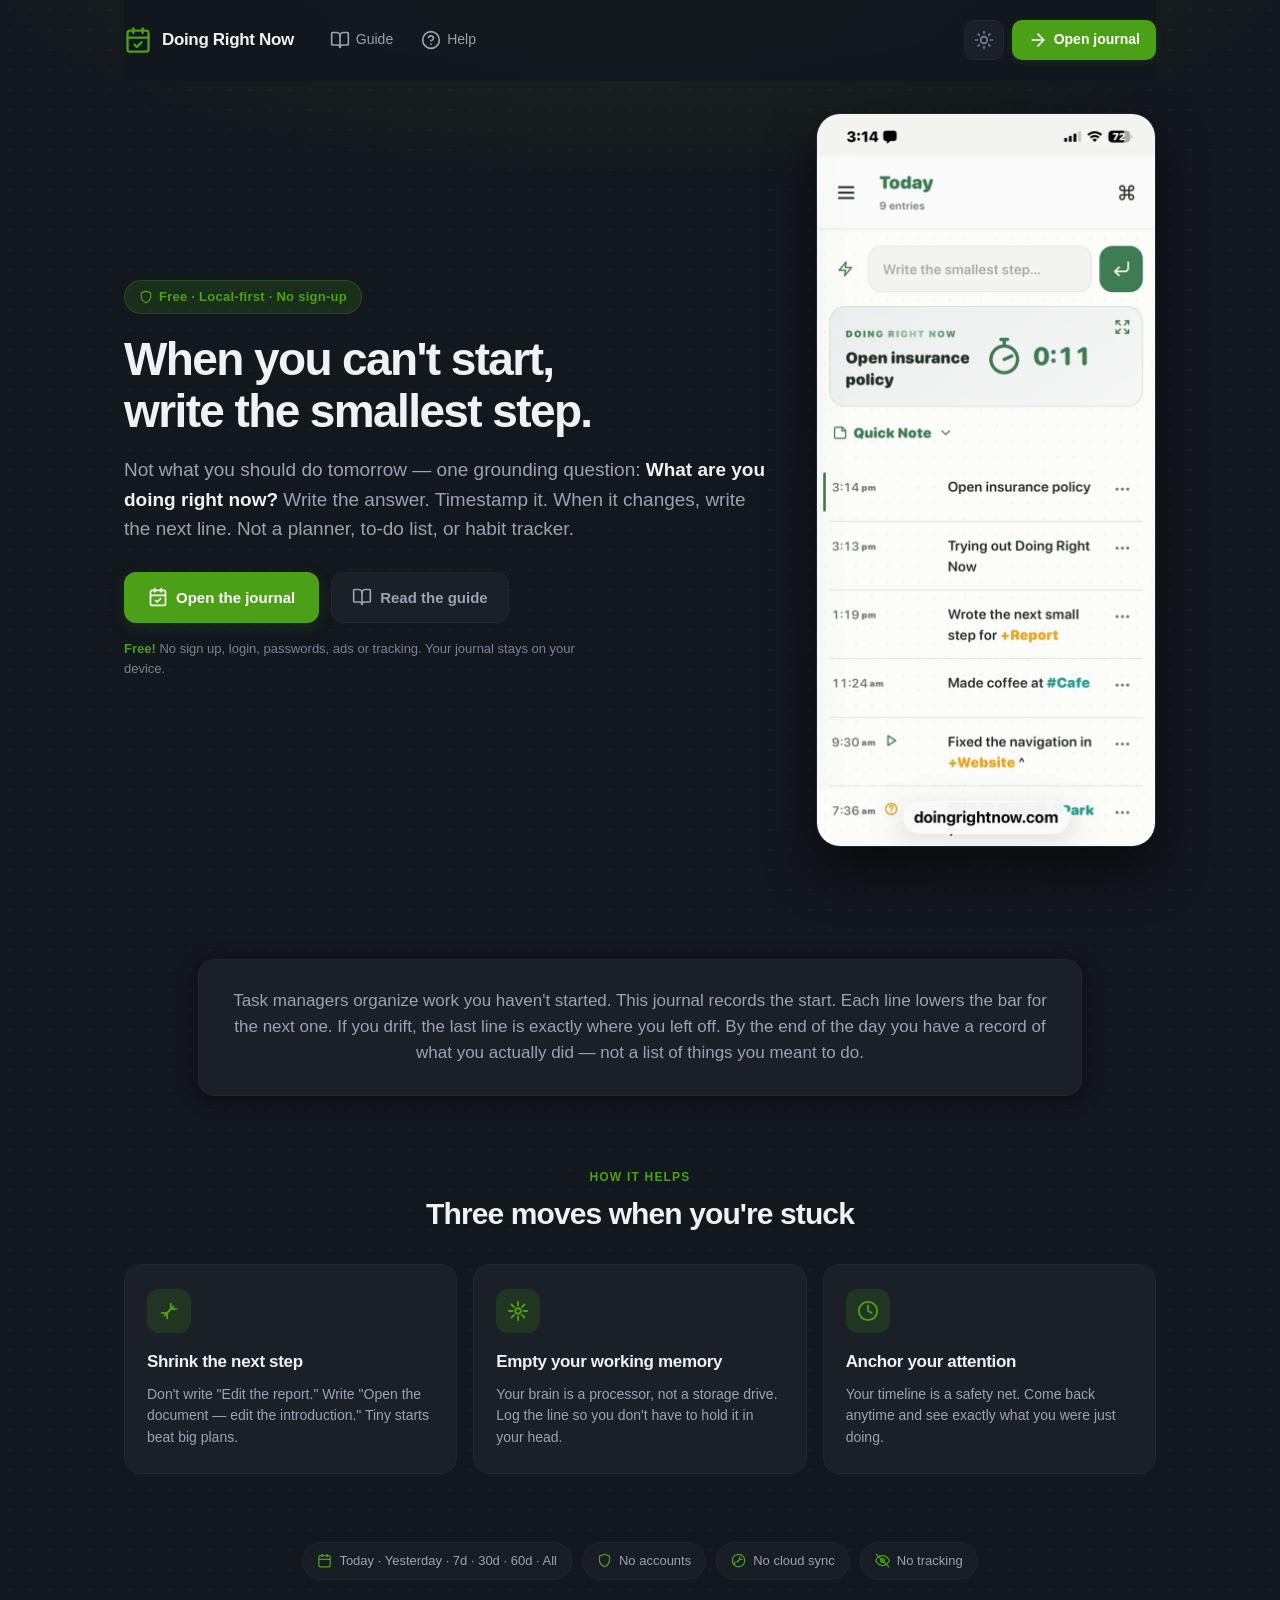
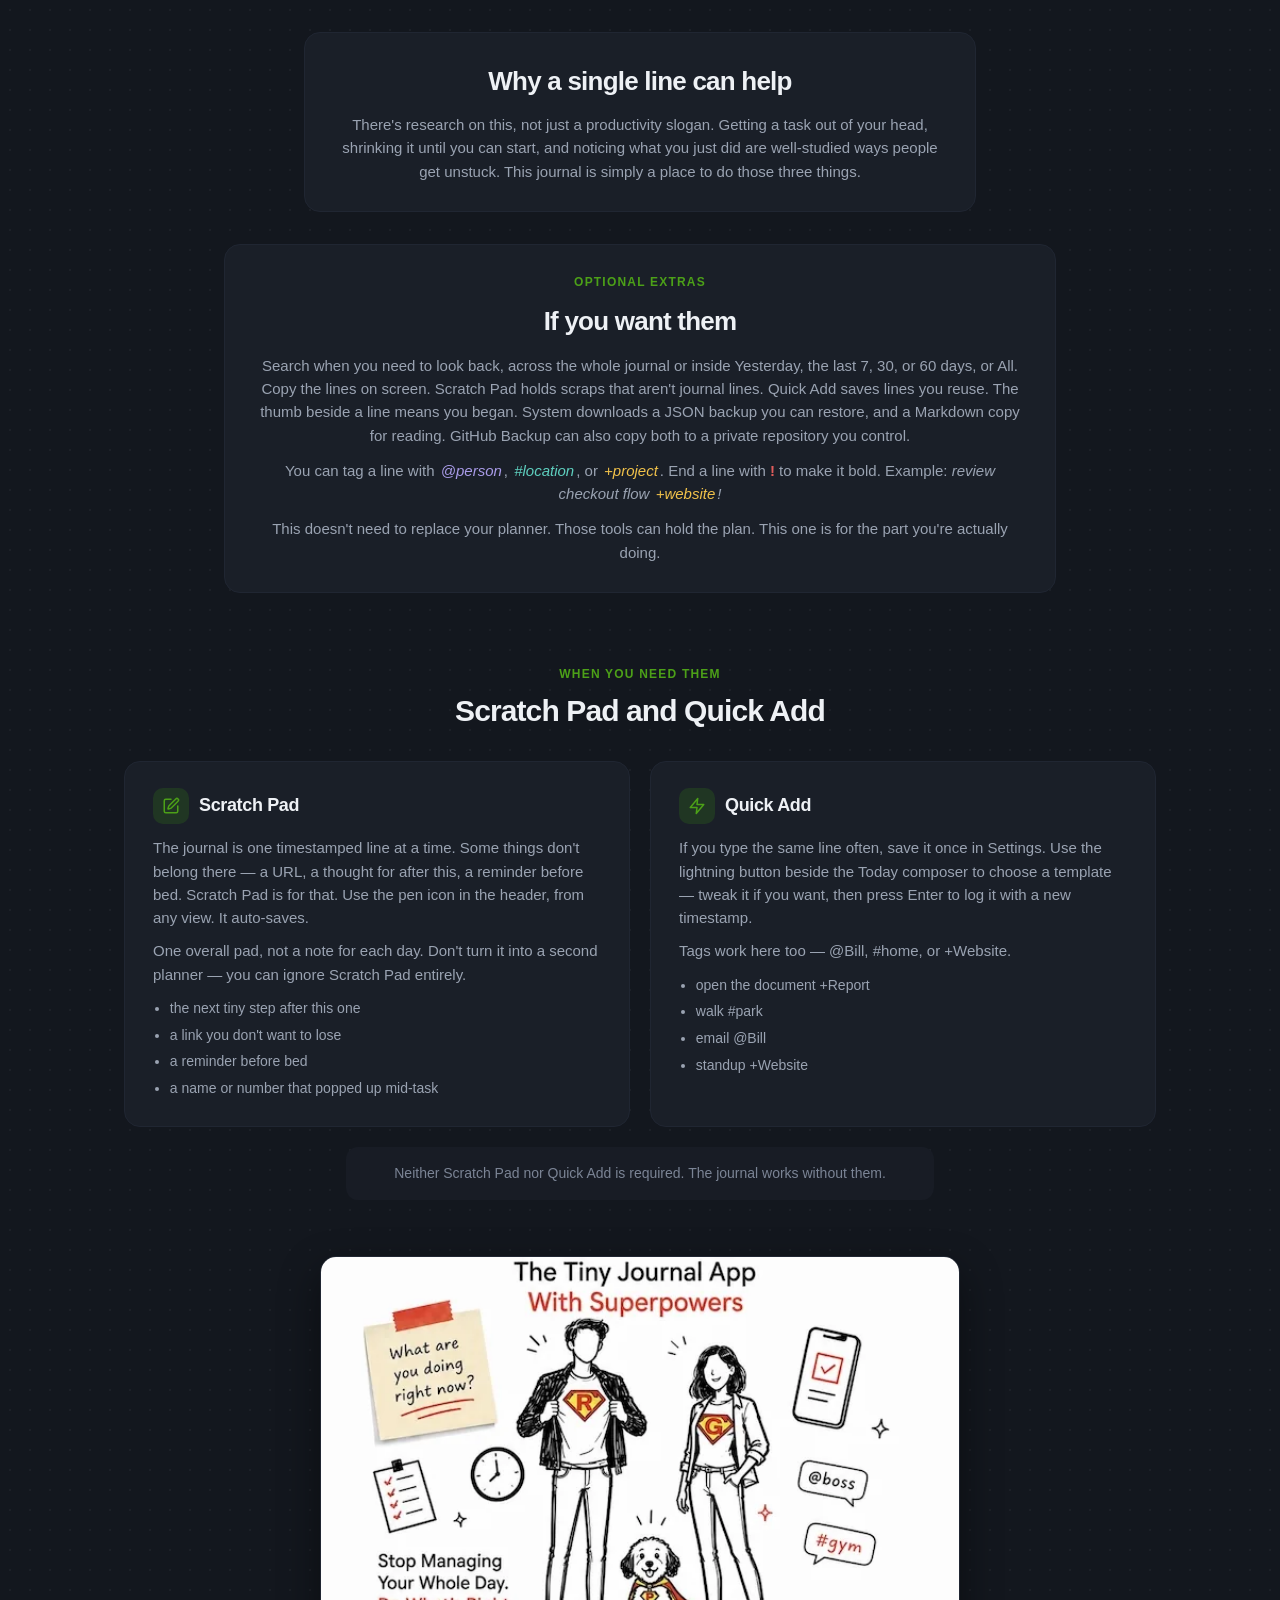
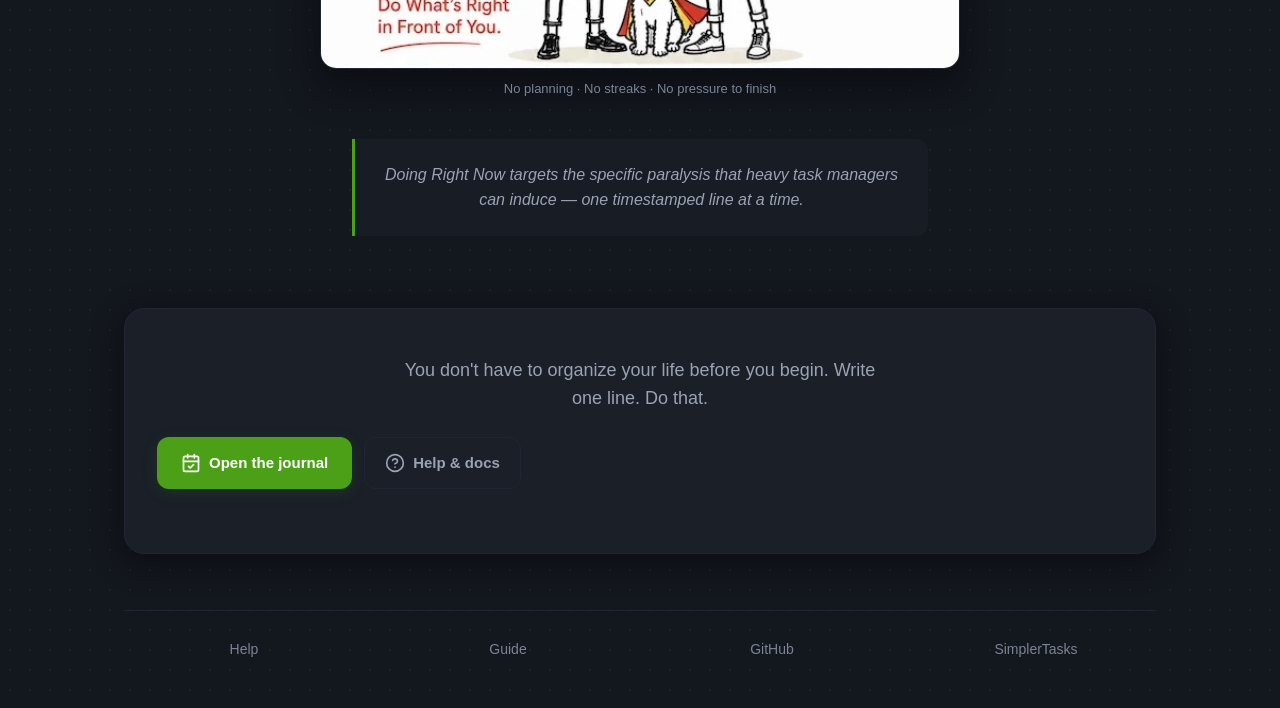
==== commit 4365a0ee: "Update documentation across multiple files to clarify the GitHub Backup process and enhance user und" ====
--- a/index.html
+++ b/index.html
@@ -13,7 +13,7 @@
       document.documentElement.classList.add('dark');
     }
   </script>
-  <meta name="description" content="When you can't start, write the smallest step. Doing Right Now (DRN) — a journal for getting unstuck — one timestamped line at a time. No sign-up, no cloud." />
+  <meta name="description" content="When you can't start, write the smallest step. Doing Right Now (DRN) — a journal for getting unstuck — one timestamped line at a time. No sign-up, no cloud sync." />
   <link rel="canonical" href="https://doingrightnow.com/" />
   <meta property="og:type" content="website" />
   <meta property="og:title" content="Doing Right Now" />
@@ -771,7 +771,7 @@
       <section class="content-card extras-wide reveal">
         <span class="section-eyebrow">Optional extras</span>
         <h2>If you want them</h2>
-        <p>Search when you need to look back, across the whole journal or inside Yesterday, the last 7, 30, or 60 days, or All. Copy the lines on screen. Scratch Pad holds scraps that aren't journal lines. Quick Add saves lines you reuse. The thumb beside a line means you began. Settings downloads a JSON backup you can restore, and a Markdown copy for reading.</p>
+        <p>Search when you need to look back, across the whole journal or inside Yesterday, the last 7, 30, or 60 days, or All. Copy the lines on screen. Scratch Pad holds scraps that aren't journal lines. Quick Add saves lines you reuse. The thumb beside a line means you began. System downloads a JSON backup you can restore, and a Markdown copy for reading. GitHub Backup can also copy both to a private repository you control.</p>
         <p>You can tag a line with <span class="tag tag-person">@person</span>, <span class="tag tag-location">#location</span>, or <span class="tag tag-project">+project</span>. End a line with <span class="bang">!</span> to make it bold. Example: <em>review checkout flow <span class="tag tag-project">+website</span>!</em></p>
         <p>This doesn't need to replace your planner. Those tools can hold the plan. This one is for the part you're actually doing.</p>
       </section>
